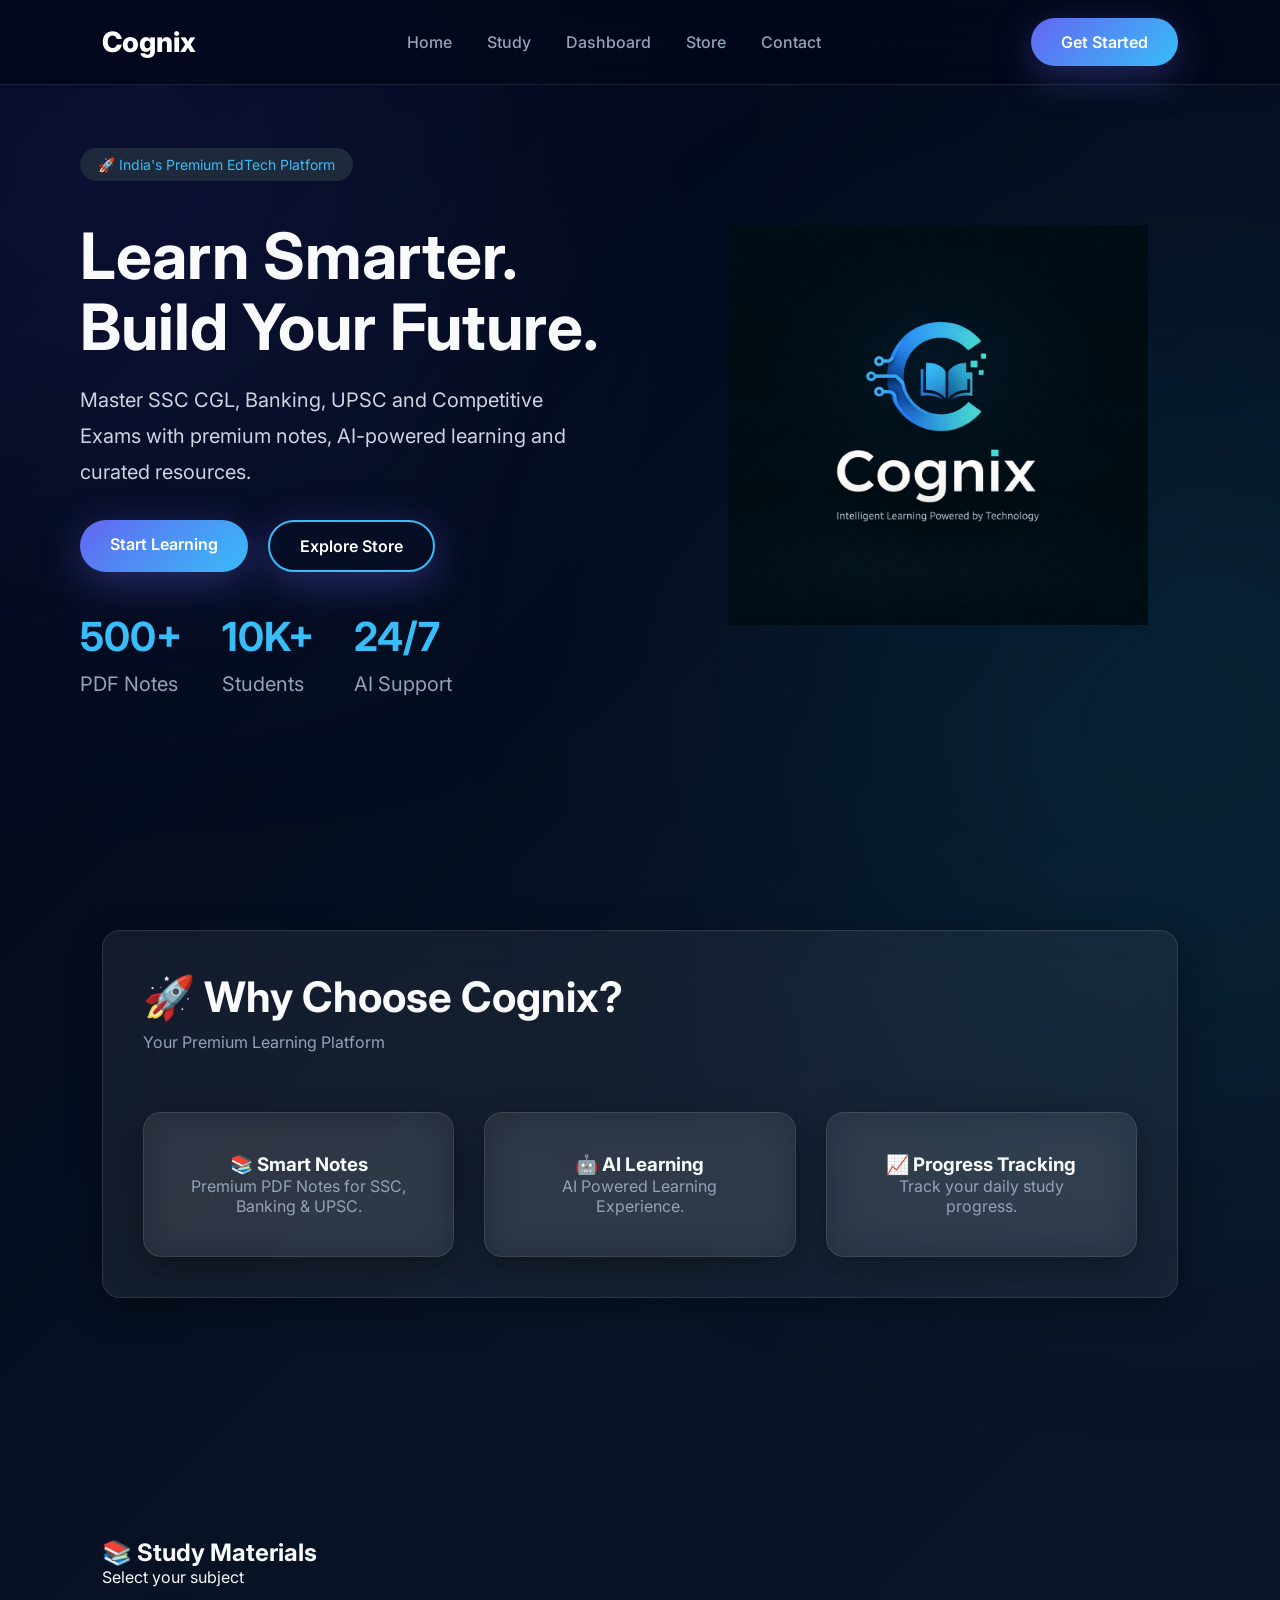
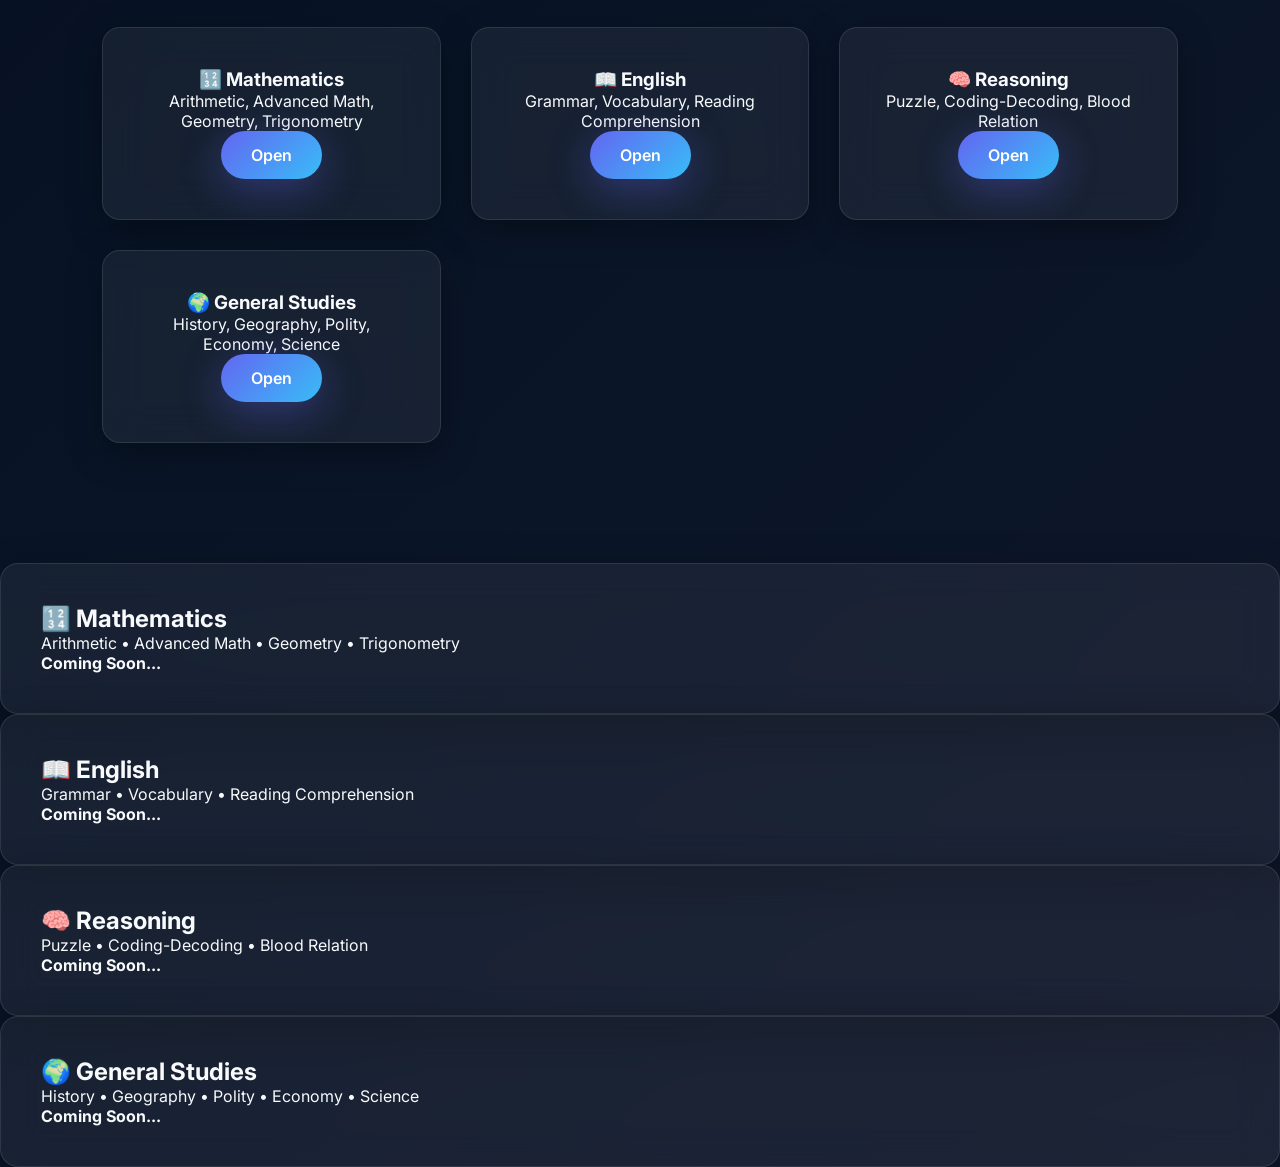
==== index.html @ 2cec2dcc "Refactor index.html for better structure and clarity Updated HTML structure and content for improved" ====
<!DOCTYPE html>
<html lang="en">
<head>
<meta charset="UTF-8">
<meta name="viewport" content="width=device-width, initial-scale=1.0">

<title>Cognix - Premium EdTech</title>

<link rel="icon" href="cognix.png">
<link rel="stylesheet" href="style.css">

<!-- Google Analytics -->
<script async src="https://www.googletagmanager.com/gtag/js?id=G-HLRPFWW8SX"></script>
<script>
window.dataLayer = window.dataLayer || [];
function gtag(){dataLayer.push(arguments);}
gtag('js', new Date());
gtag('config', 'G-HLRPFWW8SX');
</script>

</head>

<body>

<!-- ================= NAVBAR ================= -->

<nav>

<div class="logo">
Cognix
</div>

<ul>
<li><a href="#">Home</a></li>
<li><a href="#subjects">Study</a></li>
<li><a href="#dashboard">Dashboard</a></li>
<li><a href="#store">Store</a></li>
<li><a href="#contact">Contact</a></li>
</ul>

<a href="#subjects" class="btn">Get Started</a>

</nav>

<!-- ================= HERO ================= -->

<section class="hero">

<div class="hero-left">

<span class="tag">
🚀 India's Premium EdTech Platform
</span>

<h1>
Learn Smarter.<br>
Build Your Future.
</h1>

<p>
Master SSC CGL, Banking, UPSC and Competitive Exams with premium notes,
AI-powered learning and curated resources.
</p>

<div class="hero-buttons">

<a href="#subjects" class="btn">
Start Learning
</a>

<a href="#store" class="btn secondary-btn">
Explore Store
</a>

</div>

<div class="stats">

<div>
<h2>500+</h2>
<p>PDF Notes</p>
</div>

<div>
<h2>10K+</h2>
<p>Students</p>
</div>

<div>
<h2>24/7</h2>
<p>AI Support</p>
</div>

</div>

</div>

<div class="hero-right">

<img src="cognix.png" class="hero-logo">

</div>

</section>

<!-- ================= WHY CHOOSE ================= -->

<section id="study">

<div class="glass">

<h2>🚀 Why Choose Cognix?</h2>

<p>Your Premium Learning Platform</p>

<br>

<div class="grid">

<div class="glass card">
<h3>📚 Smart Notes</h3>
<p>Premium PDF Notes for SSC, Banking & UPSC.</p>
</div>

<div class="glass card">
<h3>🤖 AI Learning</h3>
<p>AI Powered Learning Experience.</p>
</div>

<div class="glass card">
<h3>📈 Progress Tracking</h3>
<p>Track your daily study progress.</p>
</div>

</div>

</div>

</section>

<!-- ================= SUBJECTS ================= -->

<section id="subjects">

<h2>📚 Study Materials</h2>

<p>Select your subject</p>

<div class="grid">

<div class="glass card">
<h3>🔢 Mathematics</h3>
<p>Arithmetic, Advanced Math, Geometry, Trigonometry</p>
<a href="#math" class="btn">Open</a>
</div>

<div class="glass card">
<h3>📖 English</h3>
<p>Grammar, Vocabulary, Reading Comprehension</p>
<a href="#english" class="btn">Open</a>
</div>

<div class="glass card">
<h3>🧠 Reasoning</h3>
<p>Puzzle, Coding-Decoding, Blood Relation</p>
<a href="#reasoning" class="btn">Open</a>
</div>

<div class="glass card">
<h3>🌍 General Studies</h3>
<p>History, Geography, Polity, Economy, Science</p>
<a href="#gs" class="btn">Open</a>
</div>

</div>

</section>

<!-- ================= MATHEMATICS ================= -->

<section id="math" class="glass">

<h2>🔢 Mathematics</h2>

<p>Arithmetic • Advanced Math • Geometry • Trigonometry</p>

<p><strong>Coming Soon...</strong></p>

</section>

<!-- ================= ENGLISH ================= -->

<section id="english" class="glass">

<h2>📖 English</h2>

<p>Grammar • Vocabulary • Reading Comprehension</p>

<p><strong>Coming Soon...</strong></p>

</section>

<!-- ================= REASONING ================= -->

<section id="reasoning" class="glass">

<h2>🧠 Reasoning</h2>

<p>Puzzle • Coding-Decoding • Blood Relation</p>

<p><strong>Coming Soon...</strong></p>

</section>

<!-- ================= GS ================= -->

<section id="gs" class="glass">

<h2>🌍 General Studies</h2>

<p>History • Geography • Polity • Economy • Science</p>

<p><strong>Coming Soon...</strong></p>

</section>

<script src="script.js"></script>

</body>
</html>
---- style.css ----
/* ==========================================================
   COGNIX V3
   Premium EdTech
   Developed for Asutosh Padhi
========================================================== */

@import url('https://fonts.googleapis.com/css2?family=Inter:wght@300;400;500;600;700;800&display=swap');

:root{

--primary:#6366F1;
--secondary:#38BDF8;
--dark:#020617;
--card:rgba(255,255,255,.06);
--border:rgba(255,255,255,.10);
--text:#F8FAFC;
--muted:#94A3B8;
--radius:18px;
--transition:.35s;

}

*{
margin:0;
padding:0;
box-sizing:border-box;
}

html{

scroll-behavior:smooth;

}

body{

font-family:'Inter',sans-serif;
background:linear-gradient(135deg,#020617,#081426,#0F172A);
color:var(--text);
overflow-x:hidden;

}

/* Scrollbar */

::-webkit-scrollbar{

width:10px;

}

::-webkit-scrollbar-thumb{

background:linear-gradient(var(--primary),var(--secondary));
border-radius:20px;

}

/* Animated Background */

body::before{

content:"";
position:fixed;
left:-20%;
top:-20%;
width:700px;
height:700px;
background:#4F46E5;
opacity:.12;
filter:blur(150px);
animation:blob1 15s infinite alternate;
z-index:-2;

}

body::after{

content:"";
position:fixed;
right:-20%;
bottom:-20%;
width:700px;
height:700px;
background:#06B6D4;
opacity:.10;
filter:blur(180px);
animation:blob2 18s infinite alternate;
z-index:-2;

}

@keyframes blob1{

0%{

transform:translate(0,0);

}

100%{

transform:translate(120px,80px);

}

}

@keyframes blob2{

0%{

transform:translate(0,0);

}

100%{

transform:translate(-120px,-60px);

}

}

/* =======================
Navigation
======================= */

nav{

position:fixed;
top:0;
left:0;
width:100%;
padding:18px 8%;
display:flex;
justify-content:space-between;
align-items:center;

background:rgba(2,6,23,.70);

backdrop-filter:blur(18px);

border-bottom:1px solid var(--border);

z-index:999;

}

.logo{

font-size:28px;
font-weight:800;

color:white;

}

.logo span{

color:var(--secondary);

}

nav ul{

display:flex;
gap:35px;
list-style:none;

}

nav ul a{

text-decoration:none;
color:var(--muted);

transition:.3s;

font-weight:500;

}

nav ul a:hover{

color:white;

}

/* Button */

.btn{

display:inline-block;
padding:14px 30px;

background:linear-gradient(135deg,var(--primary),var(--secondary));

color:white;

text-decoration:none;

border-radius:50px;

font-weight:600;

transition:.4s;

box-shadow:0 10px 40px rgba(99,102,241,.35);

}

.btn:hover{

transform:translateY(-5px);

box-shadow:0 20px 50px rgba(99,102,241,.55);

}

/* Glass Card */

.glass{

background:var(--card);

border:1px solid var(--border);

backdrop-filter:blur(20px);

border-radius:var(--radius);

box-shadow:0 10px 35px rgba(0,0,0,.35);

}

/* Section */

section{

padding:120px 8%;

}
/* ===== Study Section ===== */

.grid{
display:grid;
grid-template-columns:repeat(auto-fit,minmax(250px,1fr));
gap:30px;
margin-top:40px;
}

.card{
padding:30px;
transition:.3s;
text-align:center;
cursor:pointer;
}

.card:hover{
transform:translateY(-10px);
box-shadow:0 15px 40px rgba(99,102,241,.25);
}

#study{
padding:120px 8%;
}

#study h2{
font-size:42px;
margin-bottom:10px;
}

#study p{
color:var(--muted);
}

.glass{
padding:40px;
}
/* HERO UPDATE */

.hero{
max-width:1200px;
margin:0 auto;
padding:120px 40px 80px;
display:grid;
grid-template-columns:1fr 1fr;
align-items:center;
gap:70px;
min-height:90vh;
}

.hero-left h1{
font-size:64px;
line-height:1.1;
margin:20px 0;
}

.hero-left p{
font-size:20px;
line-height:1.8;
color:#cbd5e1;
max-width:600px;
}

.hero-logo{
width:420px;
max-width:100%;
display:block;
margin:auto;
animation:float 4s ease-in-out infinite;
}

.tag{
display:inline-block;
padding:8px 18px;
background:#1e293b;
border-radius:50px;
margin-bottom:20px;
color:#38bdf8;
font-size:14px;
}

.hero-buttons{
display:flex;
gap:20px;
margin-top:30px;
}

.secondary-btn{
background:transparent;
border:2px solid #38bdf8;
}

.stats{
display:flex;
gap:40px;
margin-top:40px;
}

.stats h2{
font-size:40px;
margin:0;
color:#38bdf8;
}

.stats p{
margin-top:5px;
color:#94a3b8;
}

@media(max-width:900px){

.hero{
grid-template-columns:1fr;
text-align:center;
padding:80px 25px;
}

.hero-buttons{
justify-content:center;
}

.hero-left h1{
font-size:42px;
}

.hero-left p{
font-size:18px;
}

.stats{
justify-content:center;
flex-wrap:wrap;
}

.hero-logo{
width:260px;
}

}
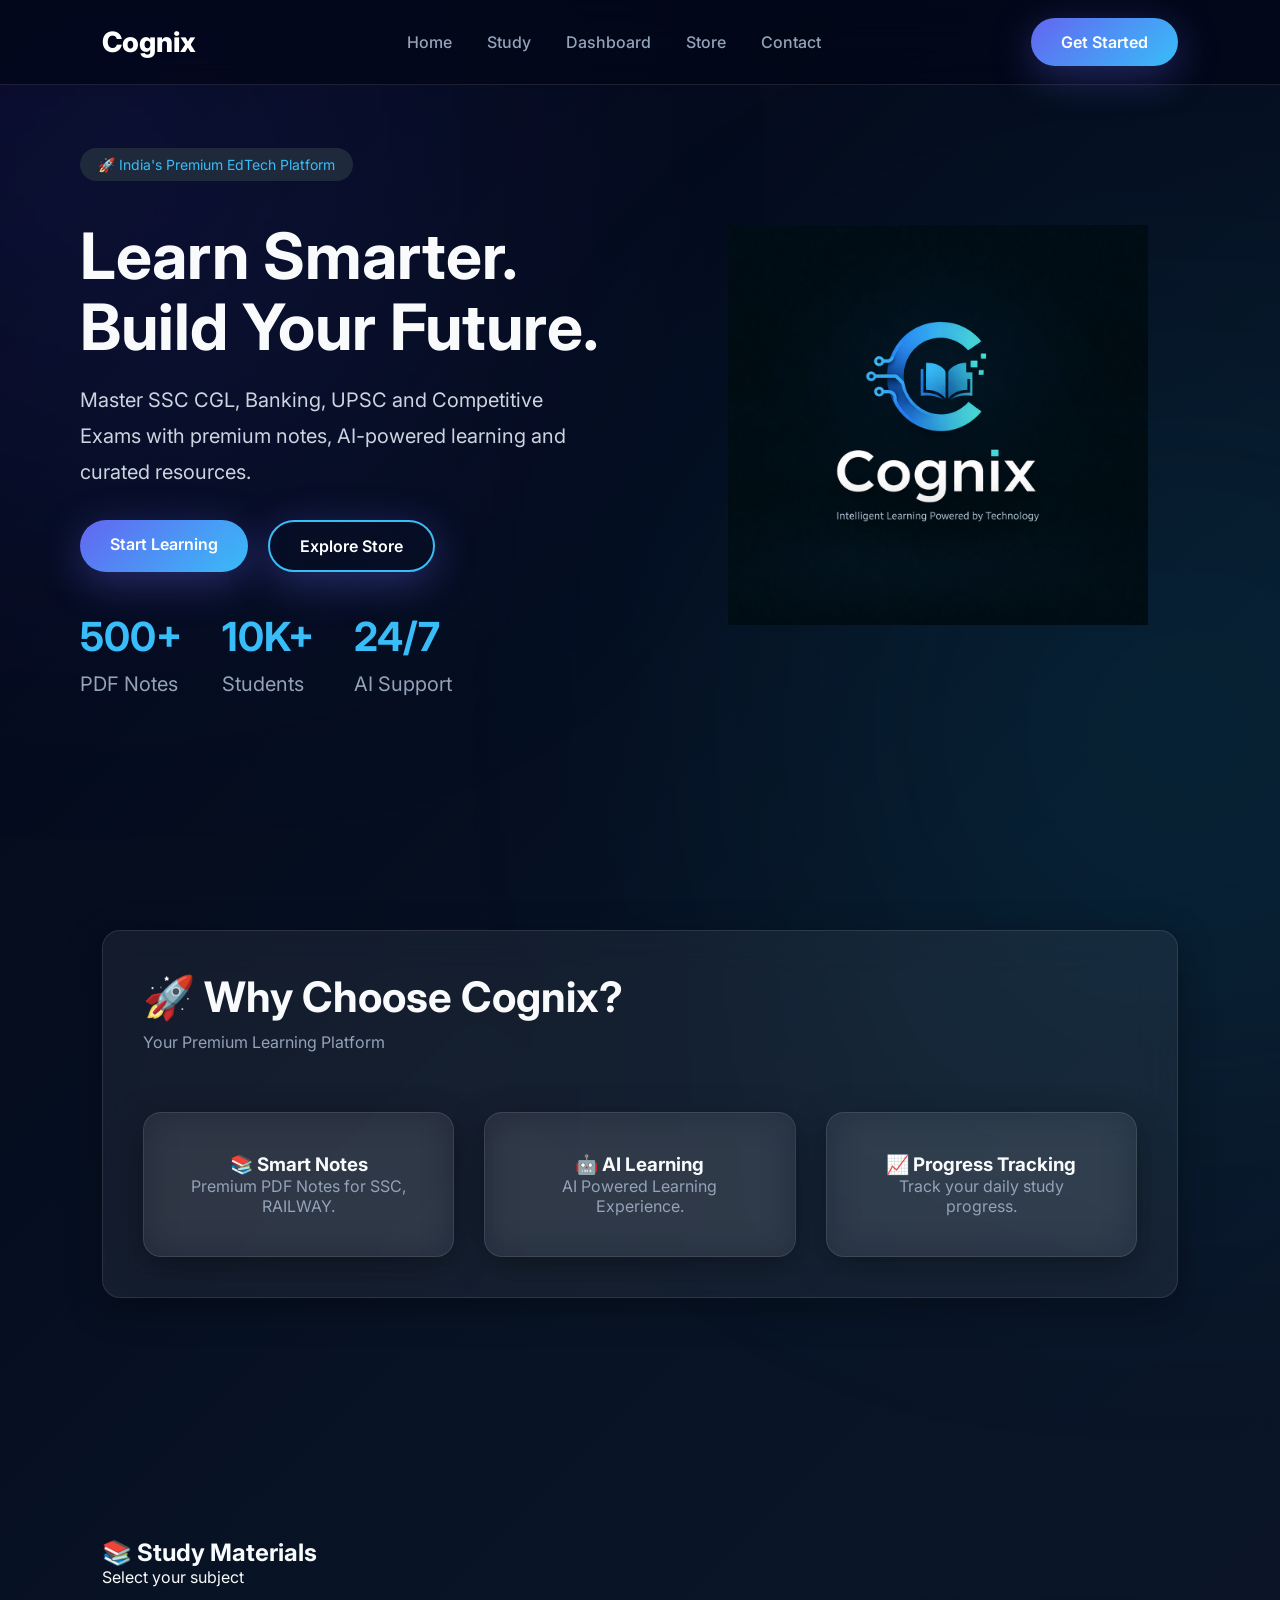
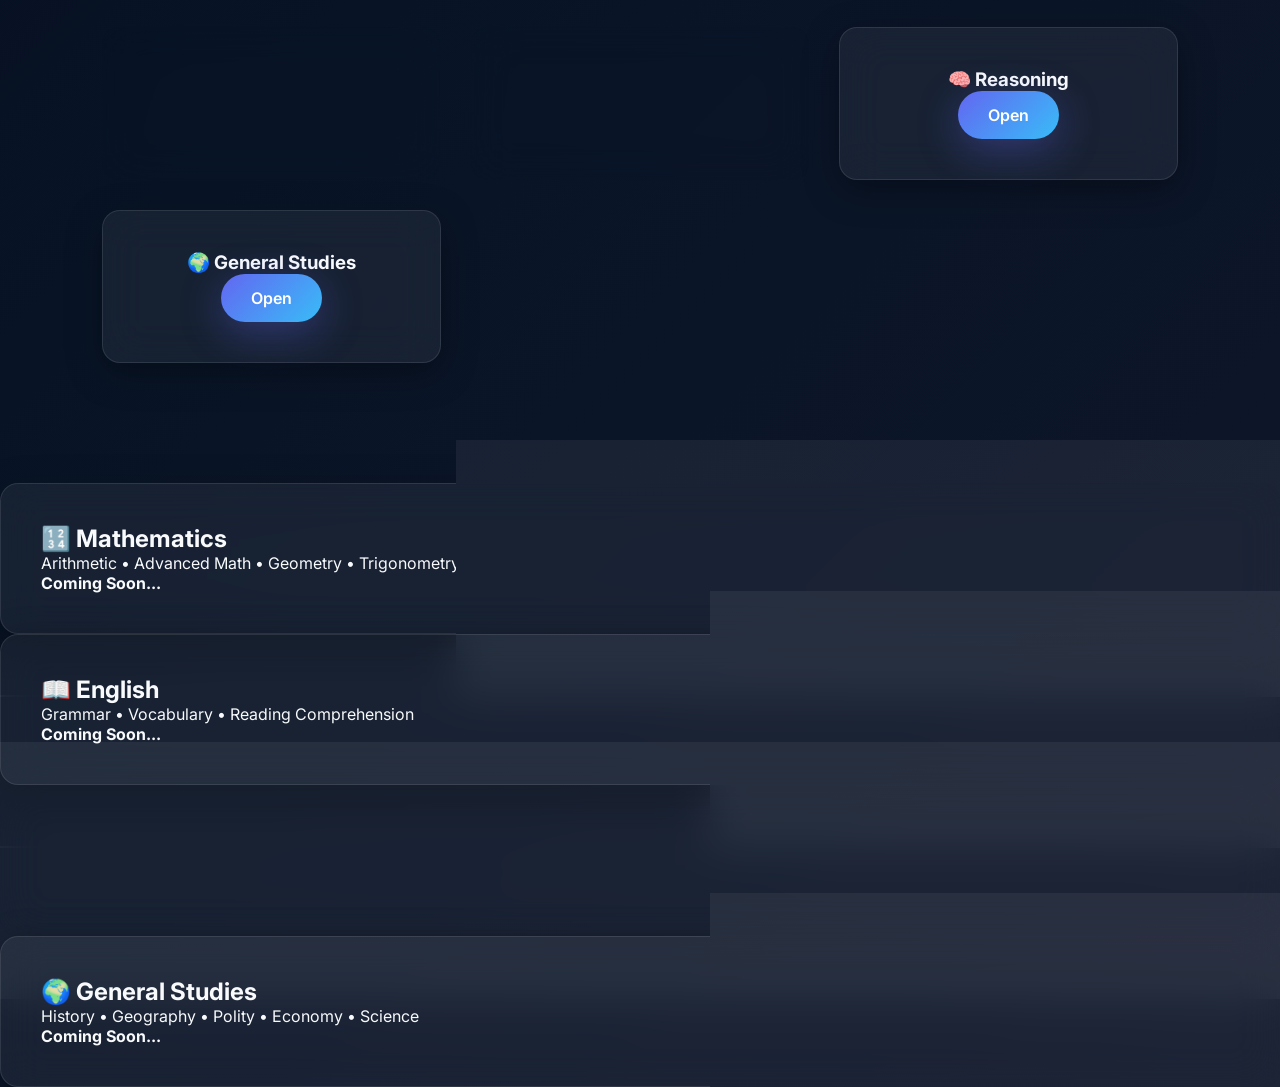
==== commit 523af7cf: "Fix HTML encoding issues in index.html" ====
--- a/index.html
+++ b/index.html
@@ -119,7 +119,7 @@
 
 <div class="glass card">
 <h3>📚 Smart Notes</h3>
-<p>Premium PDF Notes for SSC, Banking & UPSC.</p>
+<p>Premium PDF Notes for SSC, RAILWAY.</p>
 </div>
 
 <div class="glass card">
@@ -150,25 +150,25 @@
 
 <div class="glass card">
 <h3>🔢 Mathematics</h3>
-<p>Arithmetic, Advanced Math, Geometry, Trigonometry</p>
+
 <a href="#math" class="btn">Open</a>
 </div>
 
 <div class="glass card">
 <h3>📖 English</h3>
-<p>Grammar, Vocabulary, Reading Comprehension</p>
+
 <a href="#english" class="btn">Open</a>
 </div>
 
 <div class="glass card">
 <h3>🧠 Reasoning</h3>
-<p>Puzzle, Coding-Decoding, Blood Relation</p>
+
 <a href="#reasoning" class="btn">Open</a>
 </div>
 
 <div class="glass card">
 <h3>🌍 General Studies</h3>
-<p>History, Geography, Polity, Economy, Science</p>
+
 <a href="#gs" class="btn">Open</a>
 </div>
 
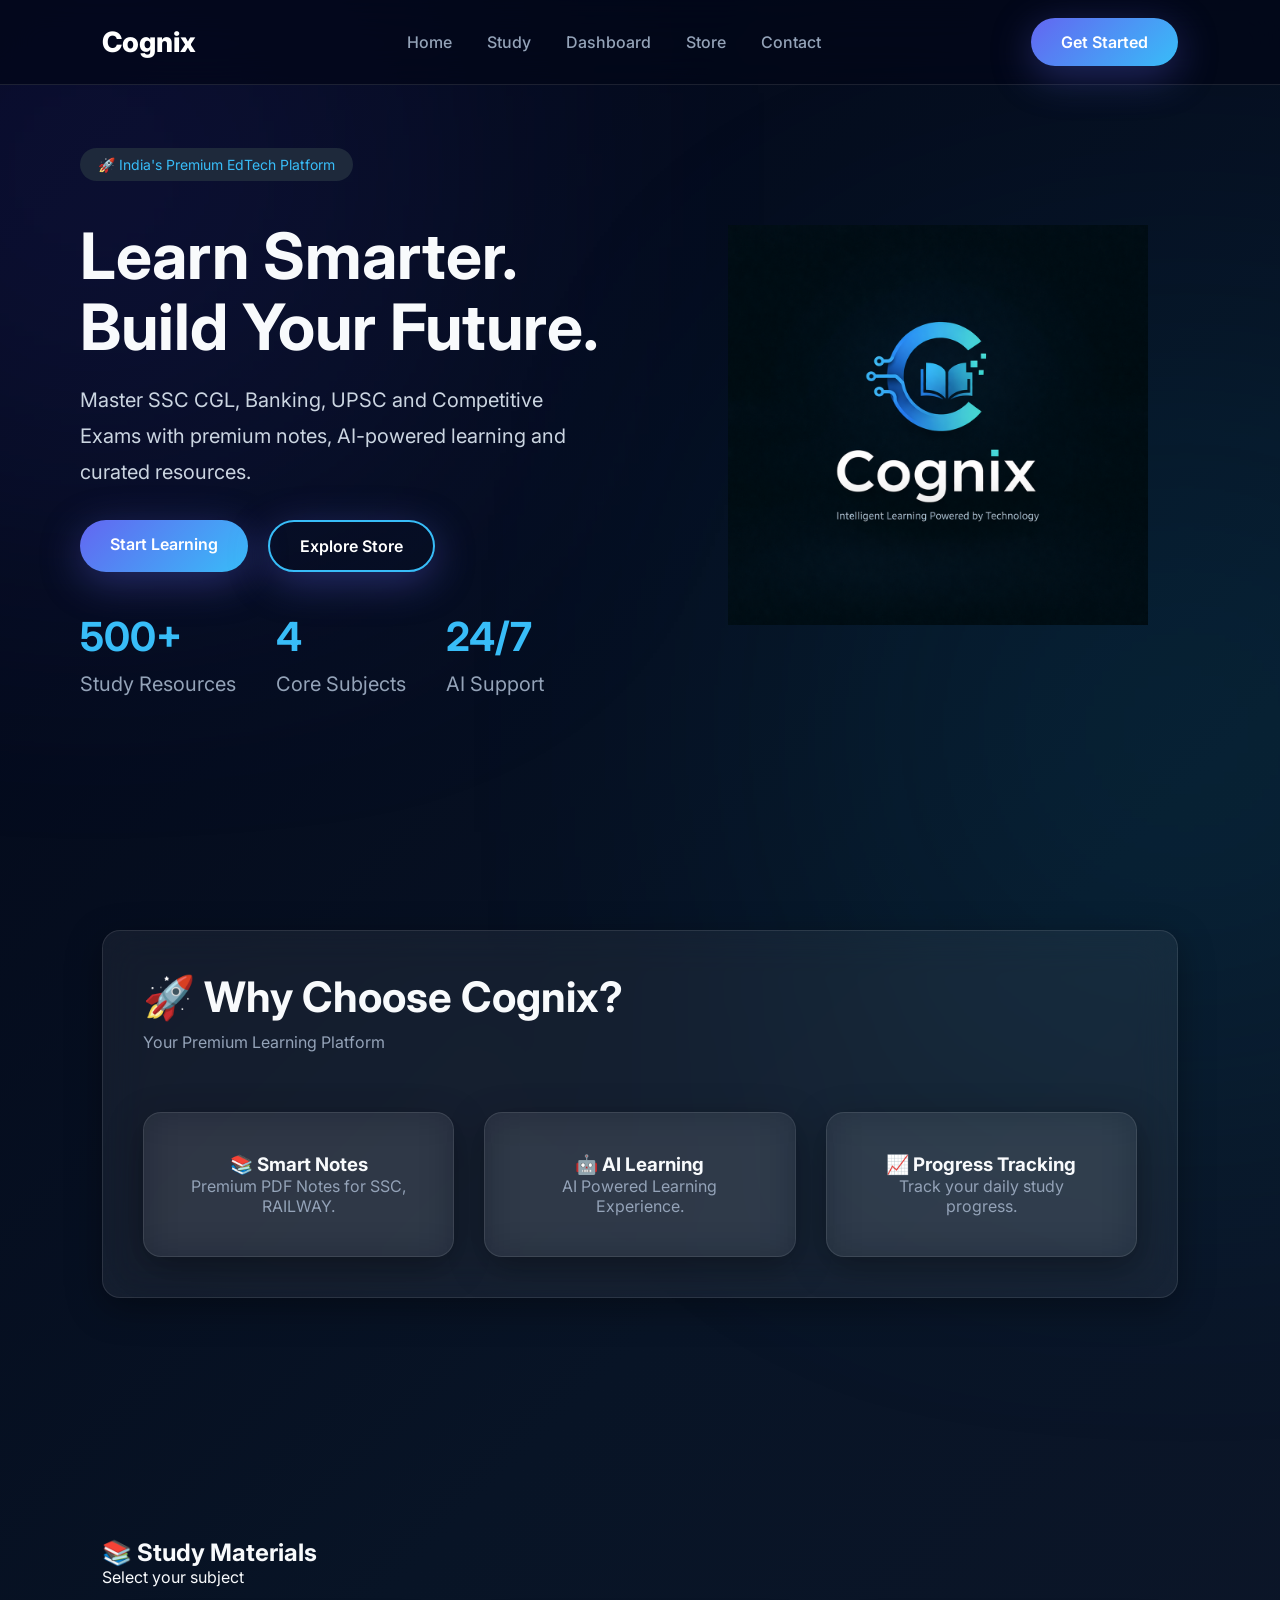
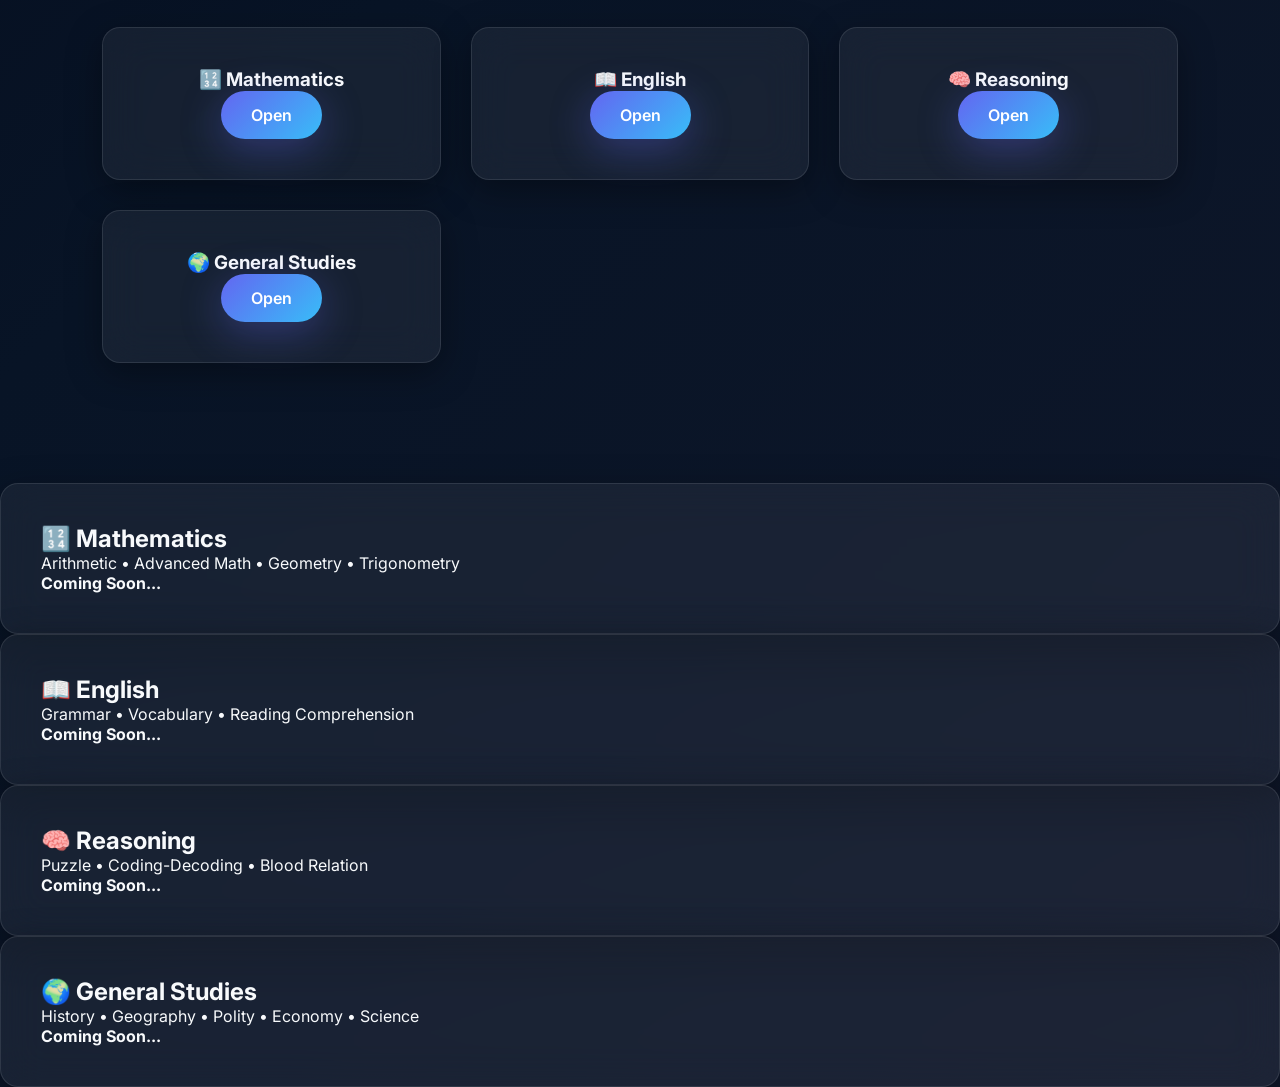
==== commit 7c330565: "Fix HTML formatting and update content" ====
--- a/index.html
+++ b/index.html
@@ -78,12 +78,12 @@
 
 <div>
 <h2>500+</h2>
-<p>PDF Notes</p>
+<p>Study Resources</p>
 </div>
 
 <div>
-<h2>10K+</h2>
-<p>Students</p>
+<h2>4</h2>
+<p>Core Subjects</p>
 </div>
 
 <div>
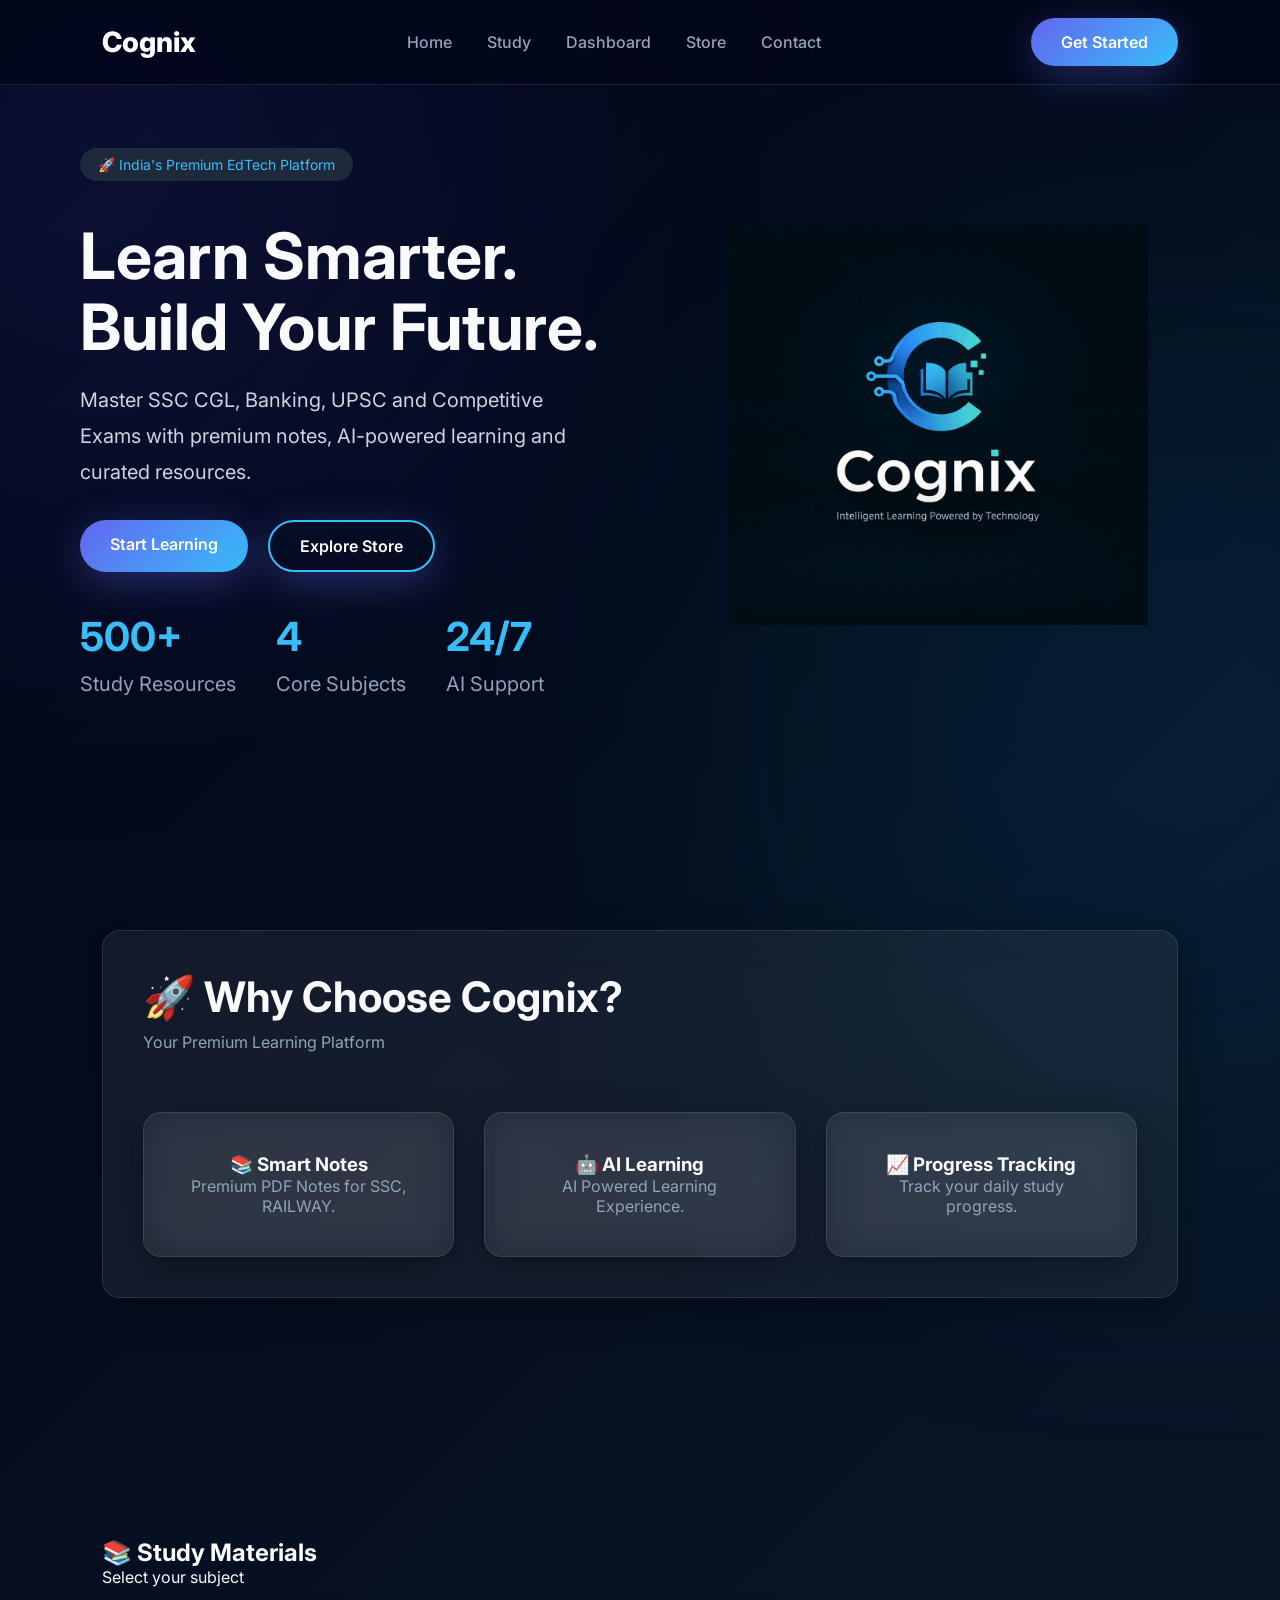
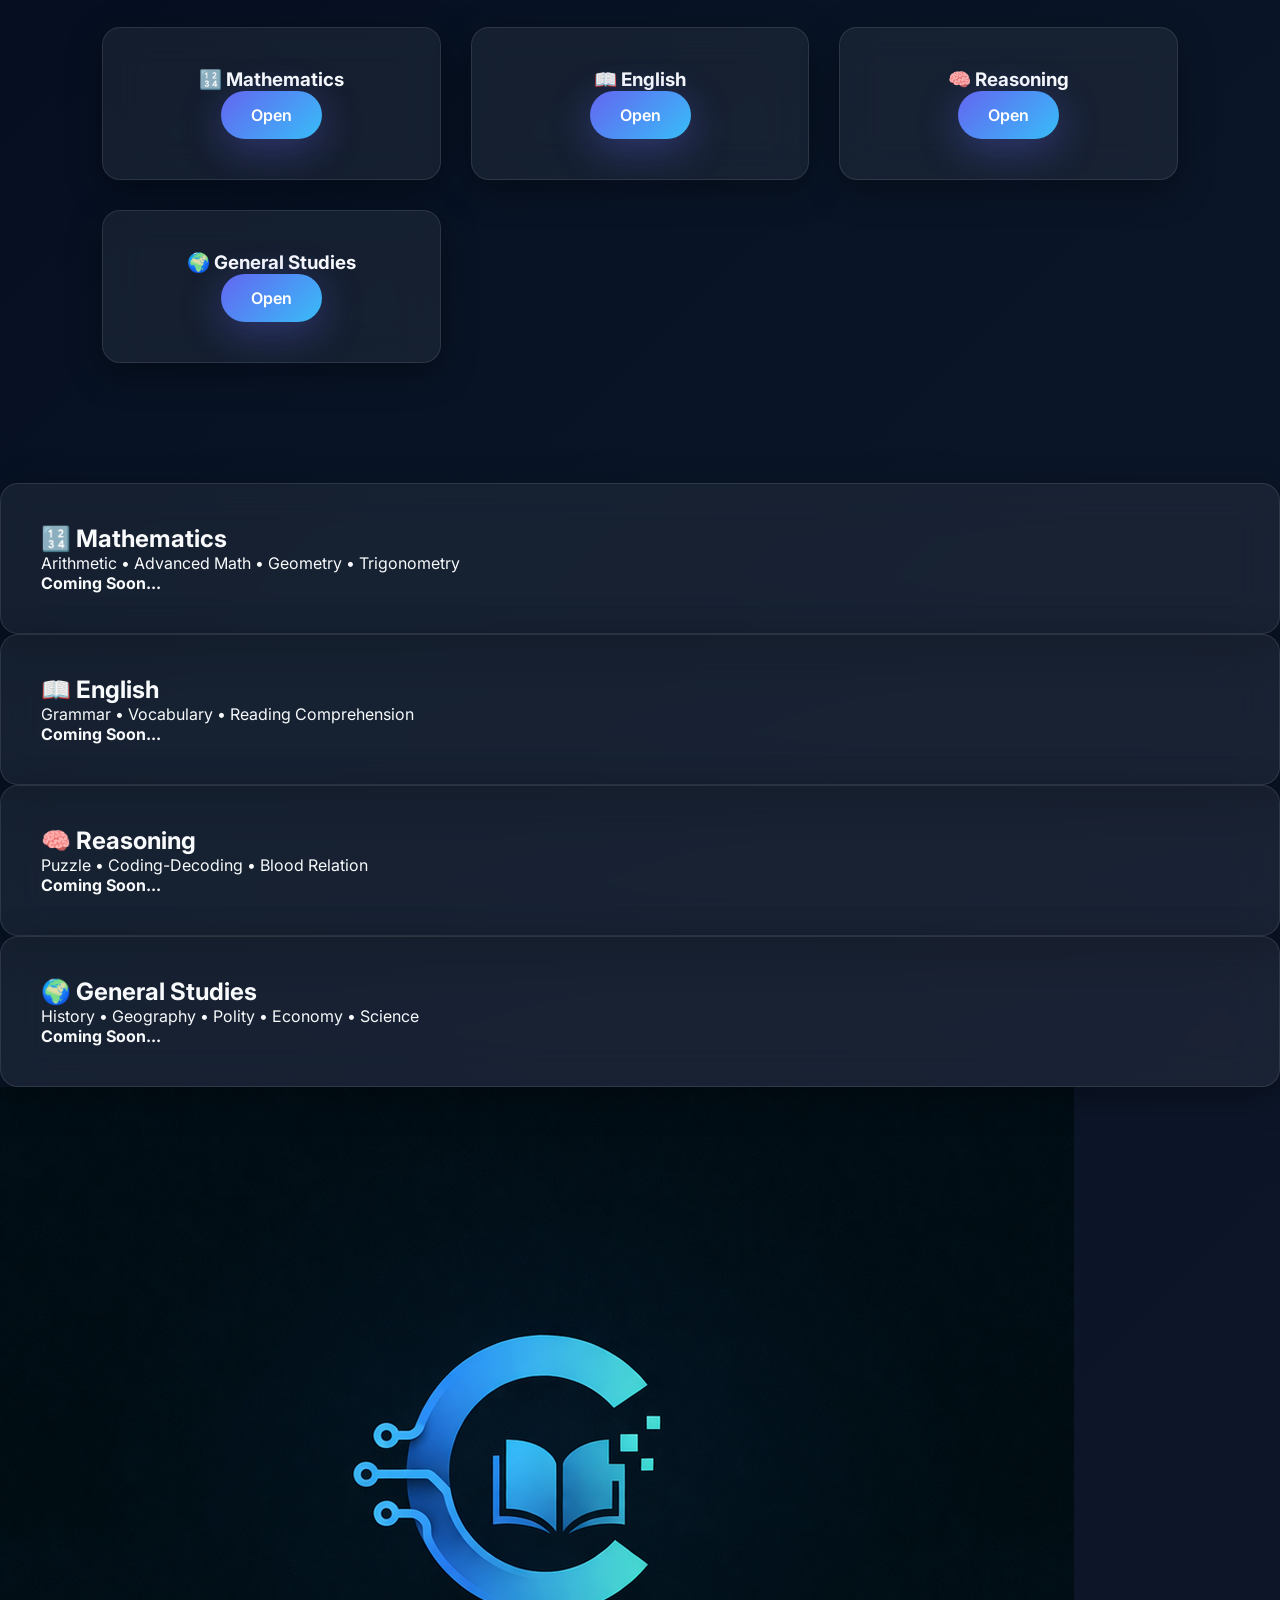
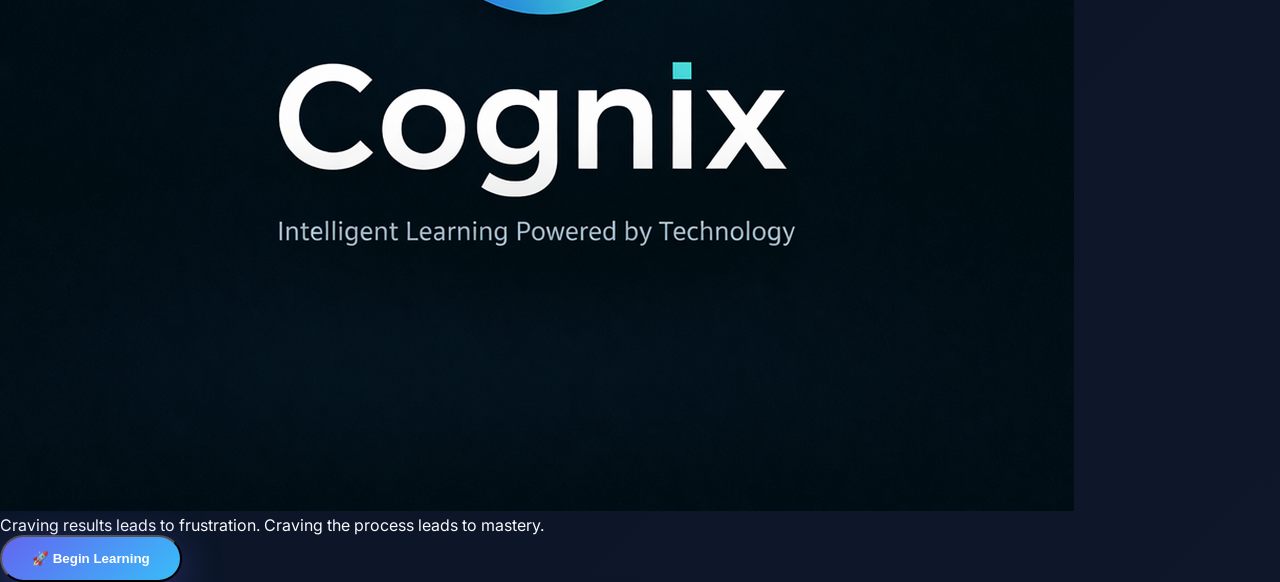
==== commit dd7711cc: "Fix HTML encoding issues in index.html" ====
--- a/index.html
+++ b/index.html
@@ -223,7 +223,27 @@
 <p><strong>Coming Soon...</strong></p>
 
 </section>
-
+<!-- Motivation Popup -->
+
+<div id="motivation-popup" class="popup-overlay">
+
+  <div class="popup-card">
+
+    <img src="cognix.png" class="popup-logo">
+
+    <h2 id="typing-text"></h2>
+
+    <p>
+      Craving results leads to frustration. Craving the process leads to mastery.
+    </p>
+
+    <button id="enter-btn" class="btn">
+      🚀 Begin Learning
+    </button>
+
+  </div>
+
+</div>
 <script src="script.js"></script>
 
 </body>
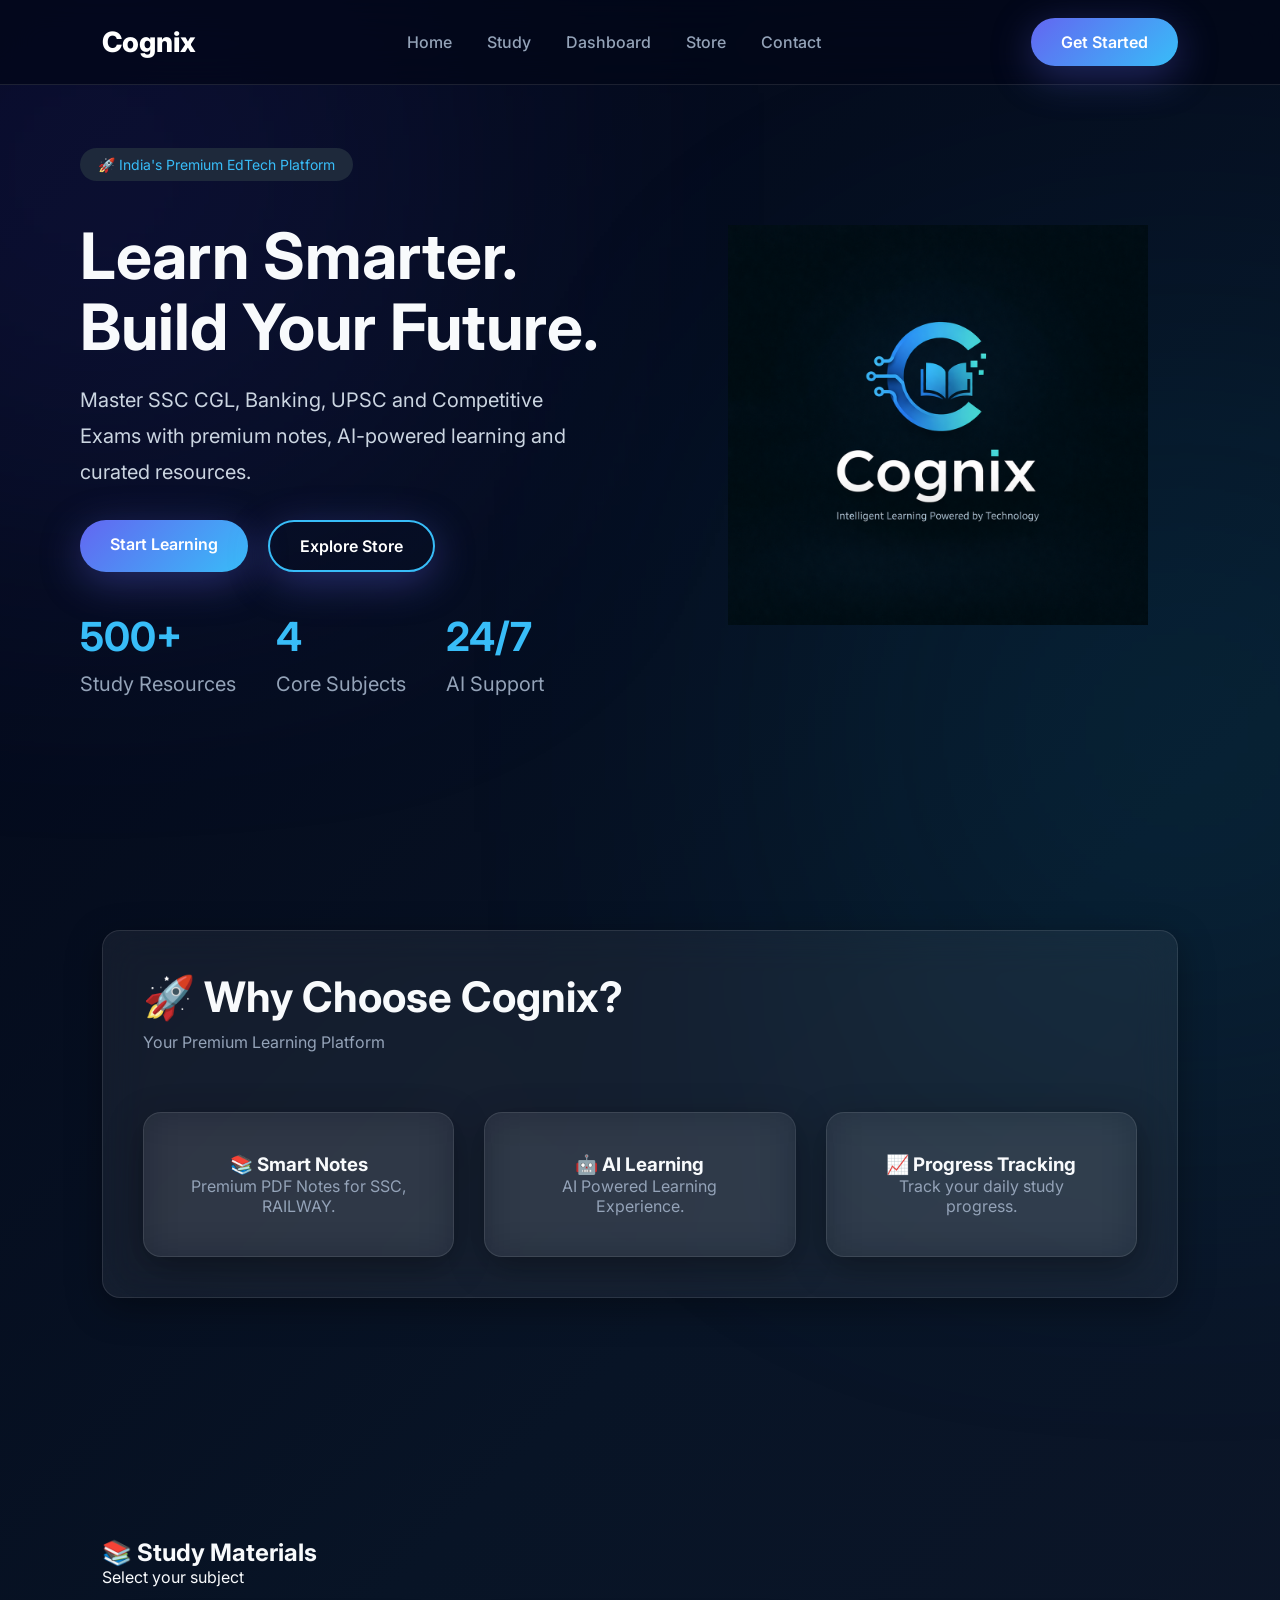
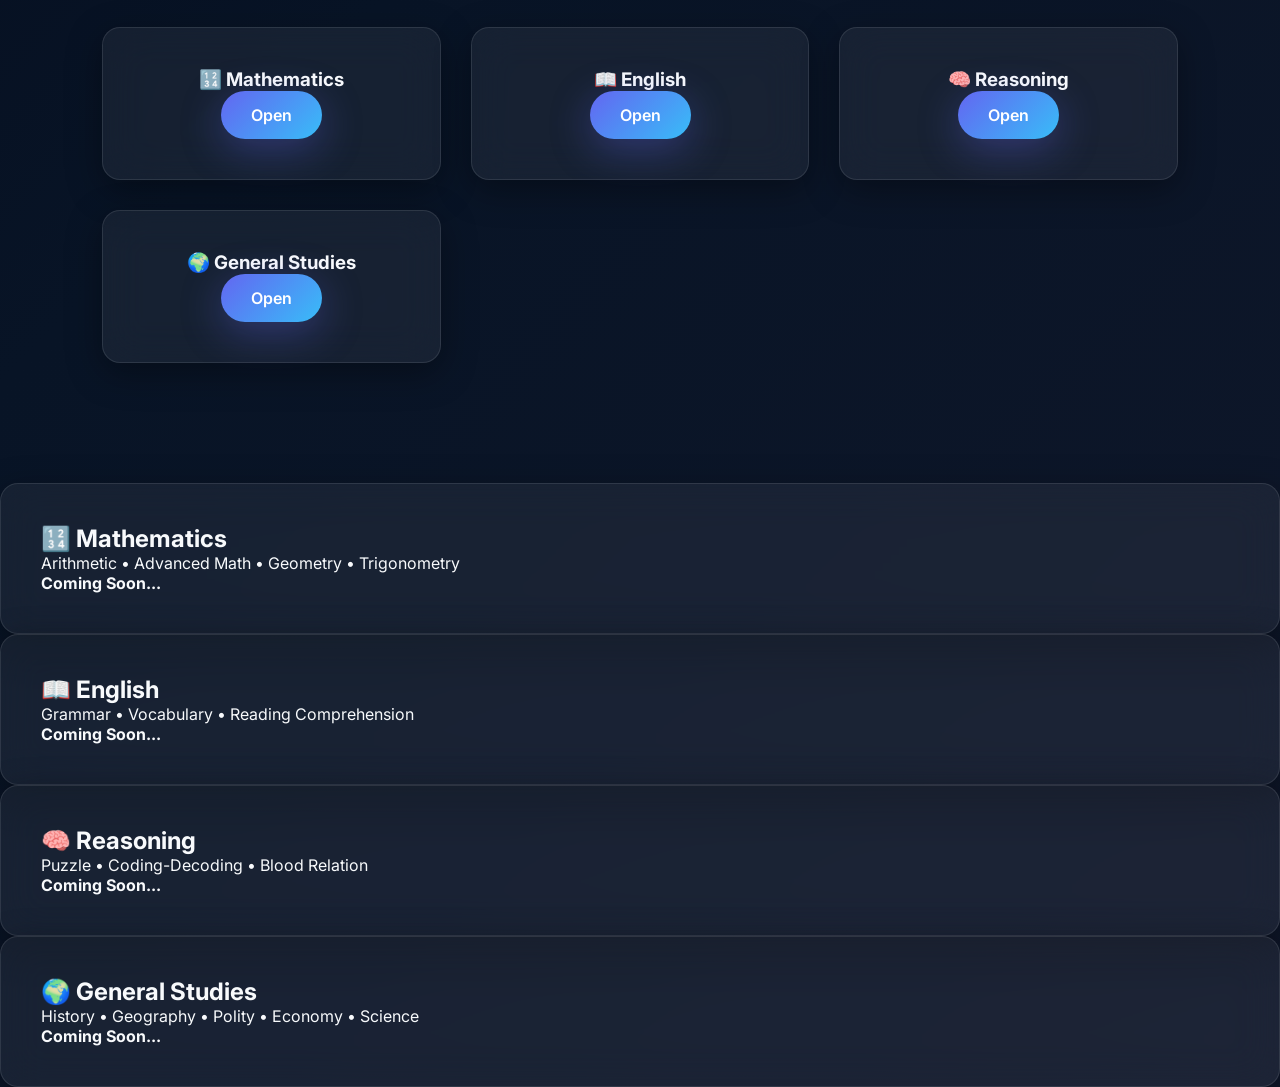
==== commit 1a8792fc: "Fix HTML encoding issues in index.html" ====
--- a/index.html
+++ b/index.html
@@ -38,7 +38,7 @@
 <li><a href="#contact">Contact</a></li>
 </ul>
 
-<a href="#subjects" class="btn">Get Started</a>
+<a href="#" id="get-started" class="btn">Get Started</a>
 
 </nav>
 
@@ -64,7 +64,7 @@
 
 <div class="hero-buttons">
 
-<a href="#subjects" class="btn">
+<a href="#" id="start-learning" class="btn">
 Start Learning
 </a>
 
--- a/style.css
+++ b/style.css
@@ -380,3 +380,87 @@
 }
 
 }
+/* ================= MOTIVATION POPUP ================= */
+
+.popup-overlay{
+position:fixed;
+top:0;
+left:0;
+width:100%;
+height:100%;
+background:rgba(0,0,0,.75);
+backdrop-filter:blur(10px);
+
+display:none;
+
+justify-content:center;
+align-items:center;
+
+z-index:9999;
+}
+
+.popup-card{
+
+width:500px;
+max-width:90%;
+
+padding:40px;
+
+border-radius:25px;
+
+background:rgba(255,255,255,.08);
+
+backdrop-filter:blur(20px);
+
+border:1px solid rgba(255,255,255,.15);
+
+text-align:center;
+
+box-shadow:0 20px 60px rgba(0,0,0,.45);
+
+animation:popup .5s ease;
+}
+
+.popup-logo{
+
+width:90px;
+
+margin-bottom:20px;
+}
+
+.popup-card h2{
+
+font-size:34px;
+
+margin-bottom:20px;
+
+color:white;
+}
+
+.popup-card p{
+
+font-size:18px;
+
+color:#cfd8dc;
+
+line-height:1.8;
+
+margin-bottom:30px;
+}
+
+@keyframes popup{
+
+from{
+
+opacity:0;
+
+transform:scale(.8);
+}
+
+to{
+
+opacity:1;
+
+transform:scale(1);
+}
+}
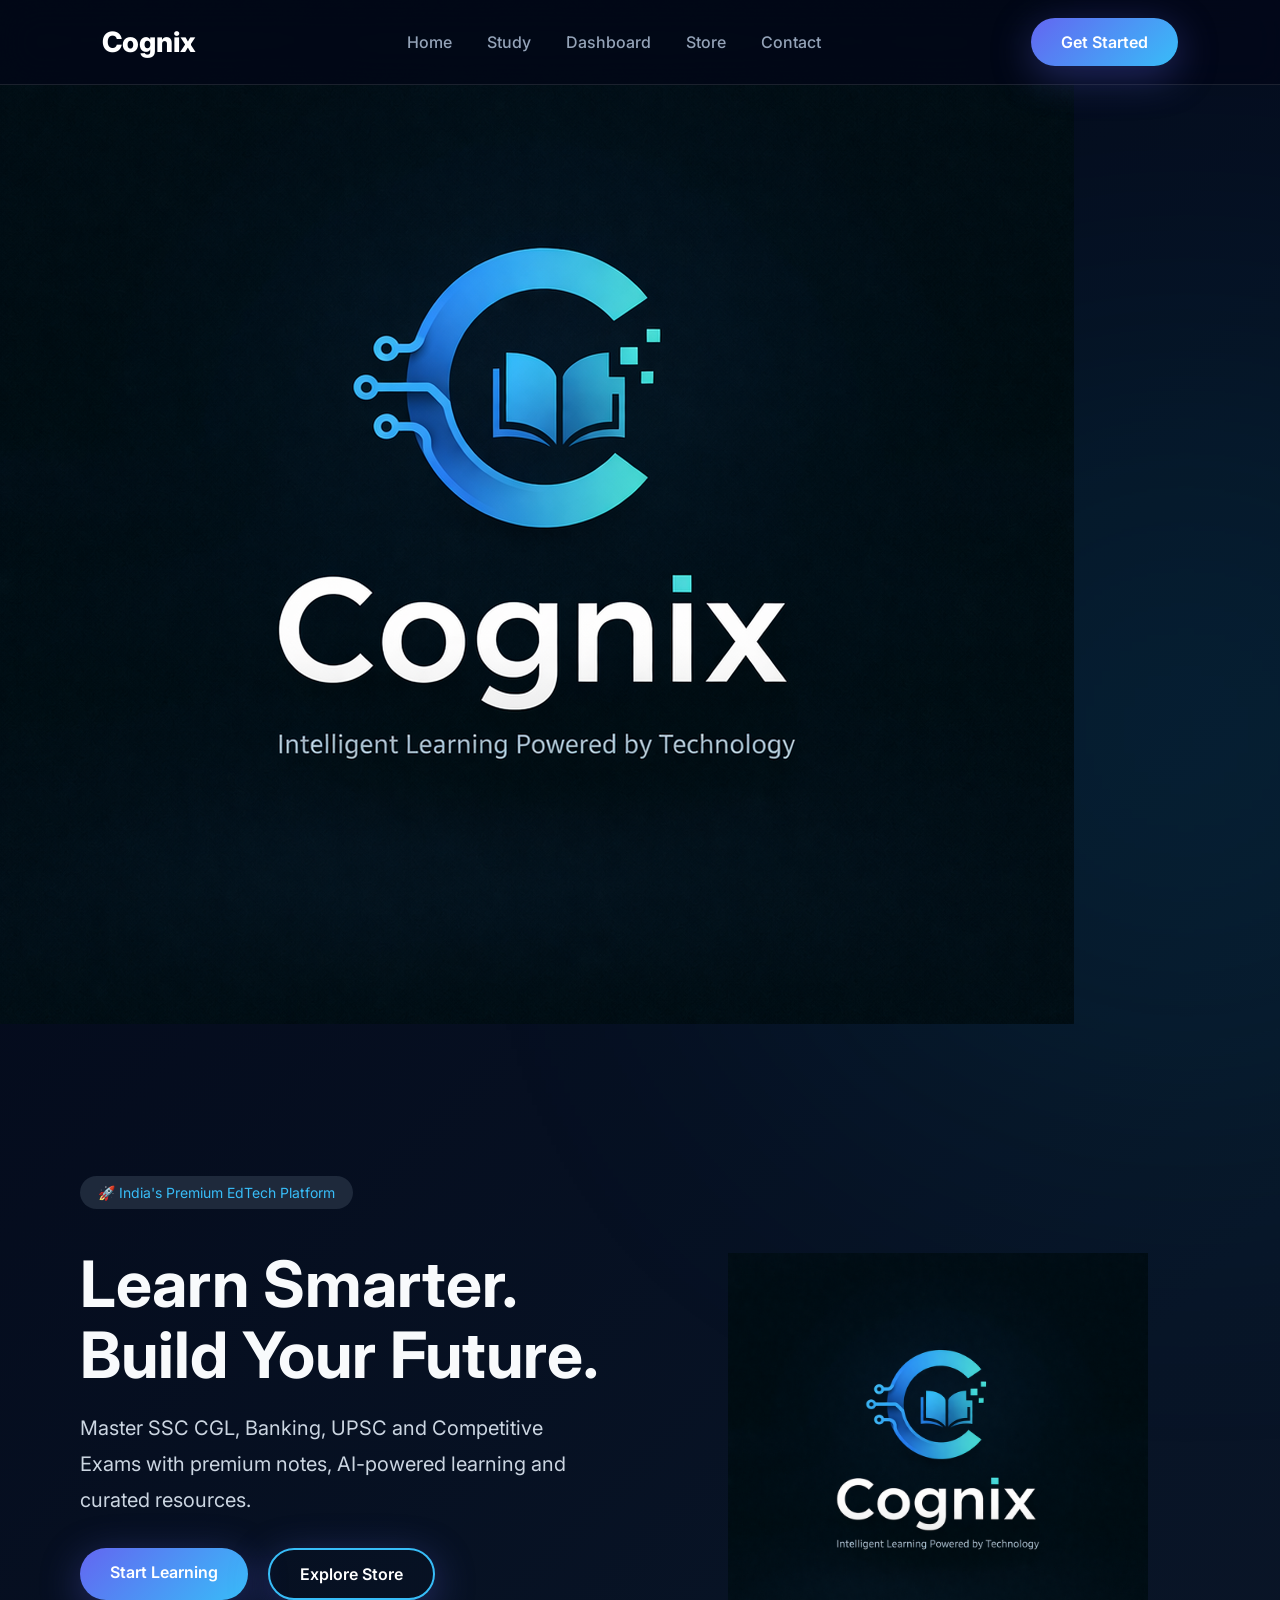
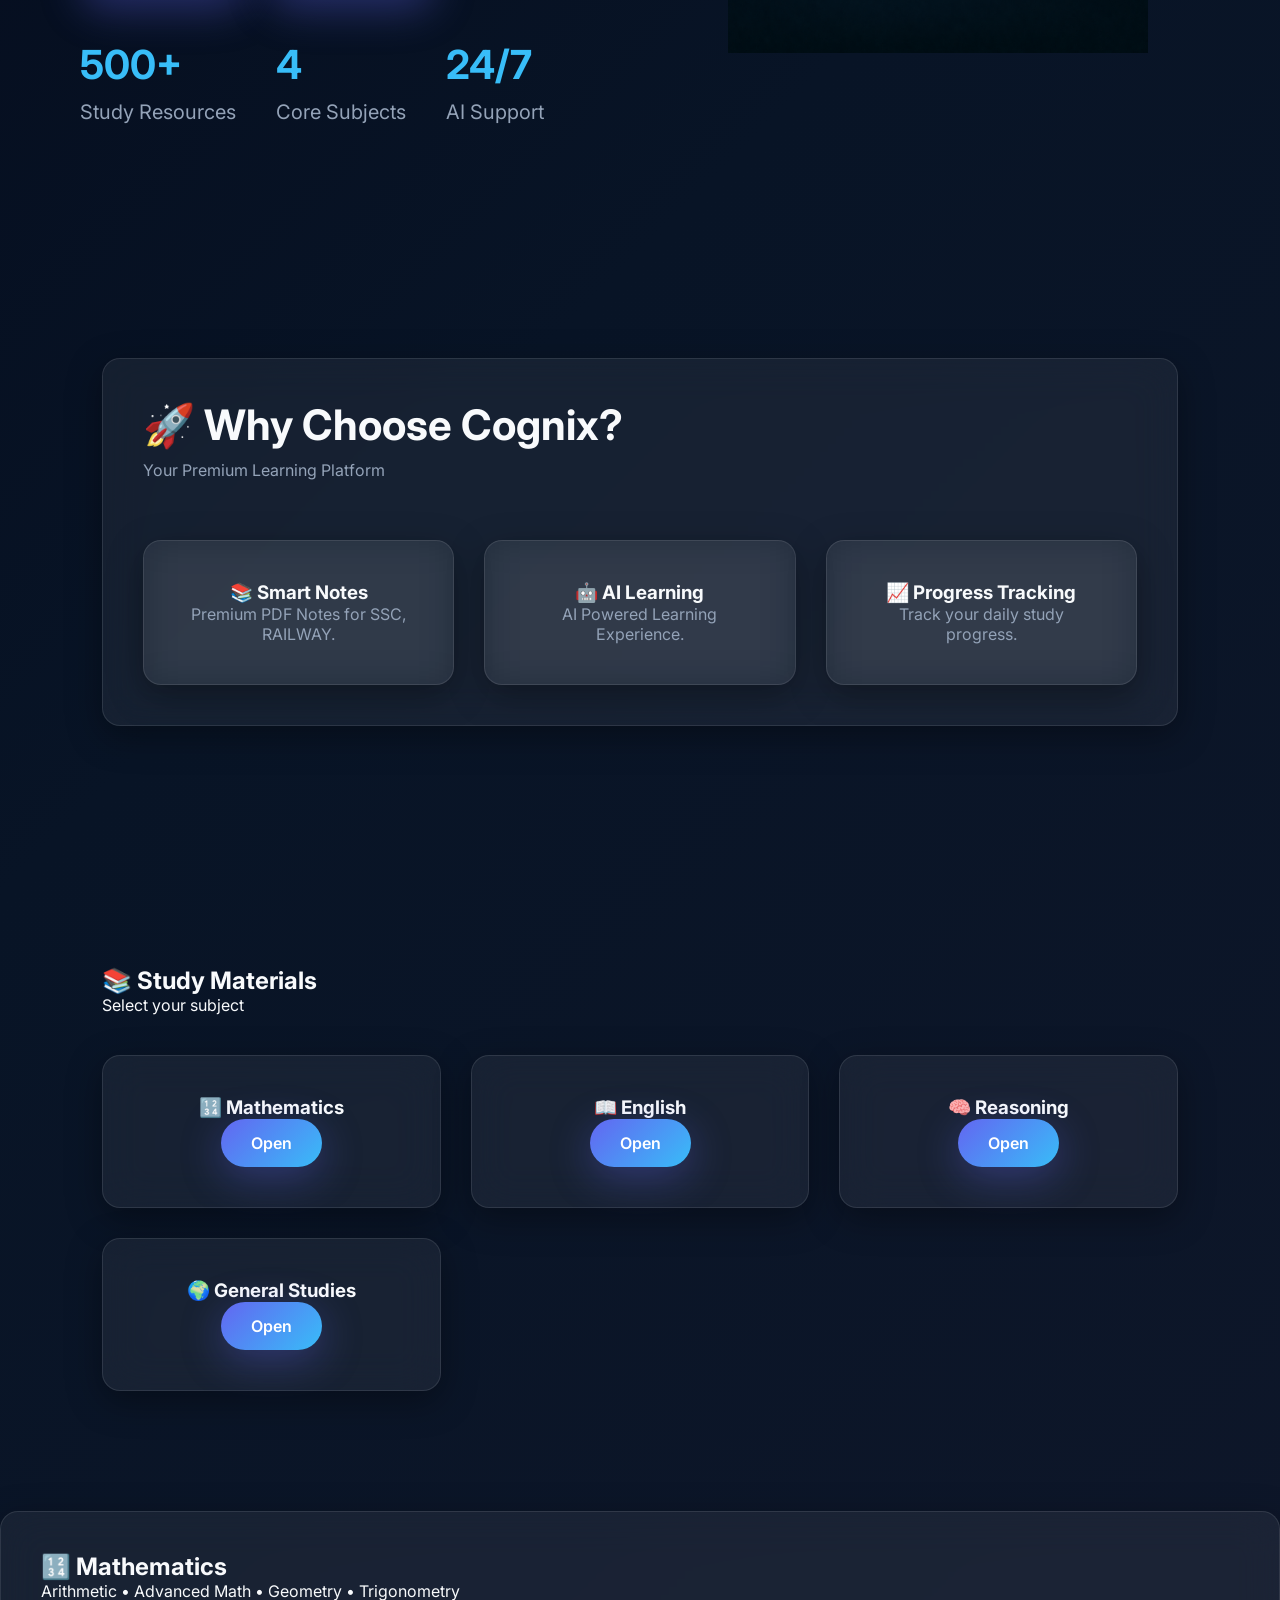
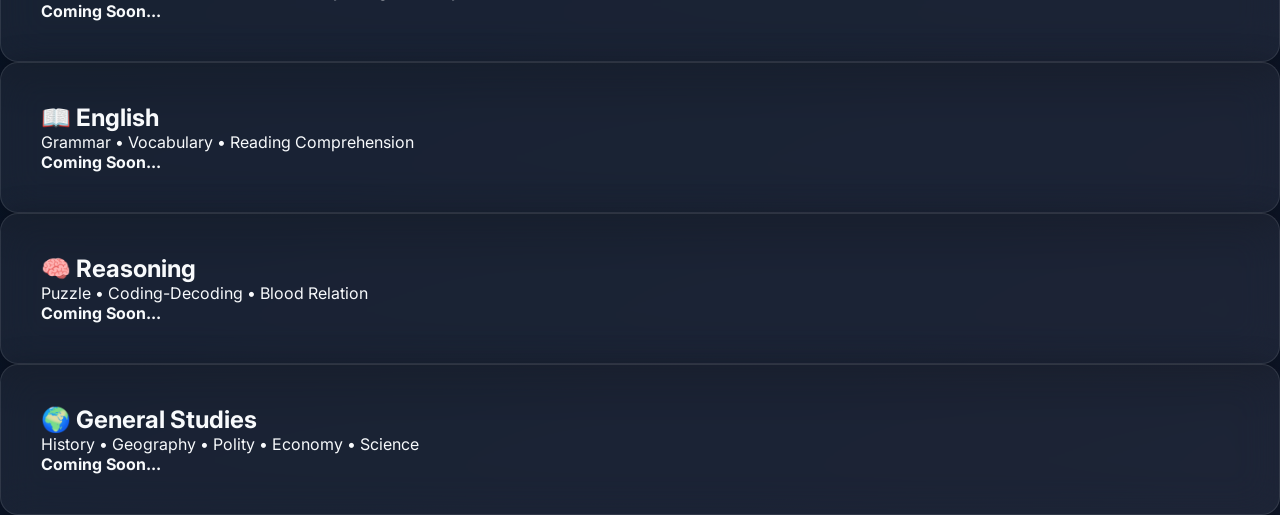
==== commit d888f0b6: "Update index.html" ====
--- a/index.html
+++ b/index.html
@@ -22,6 +22,24 @@
 
 <body>
 
+ <!-- ================= BOOT SCREEN ================= -->
+
+ <div id="boot-screen">
+
+     <div class="boot-content">
+       <img src="cognix.png" class="boot-logo">
+     <div class="loader-ring"></div>
+
+       <h1 id="boot-text"></h1>
+
+       <p id="boot-subtext"></p>
+
+    </div>
+
+ </div>
+
+
+  
 <!-- ================= NAVBAR ================= -->
 
 <nav>
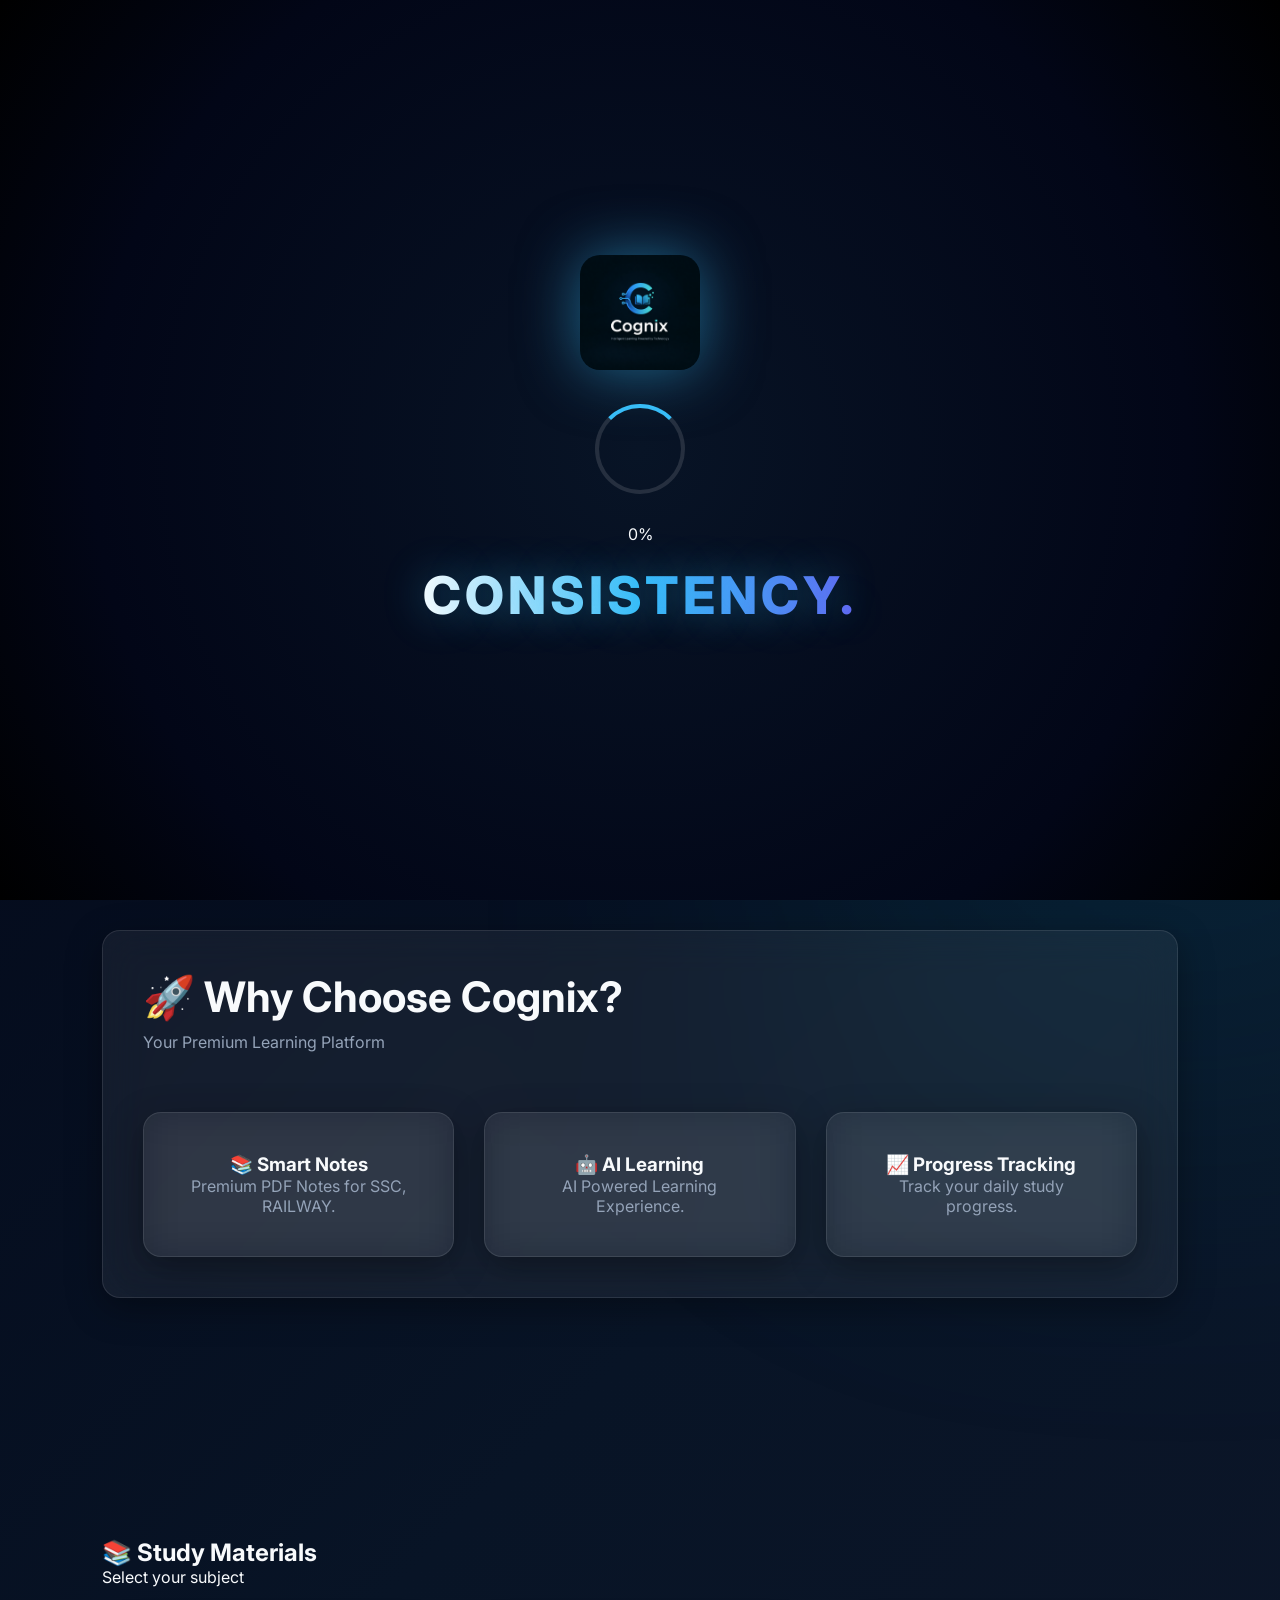
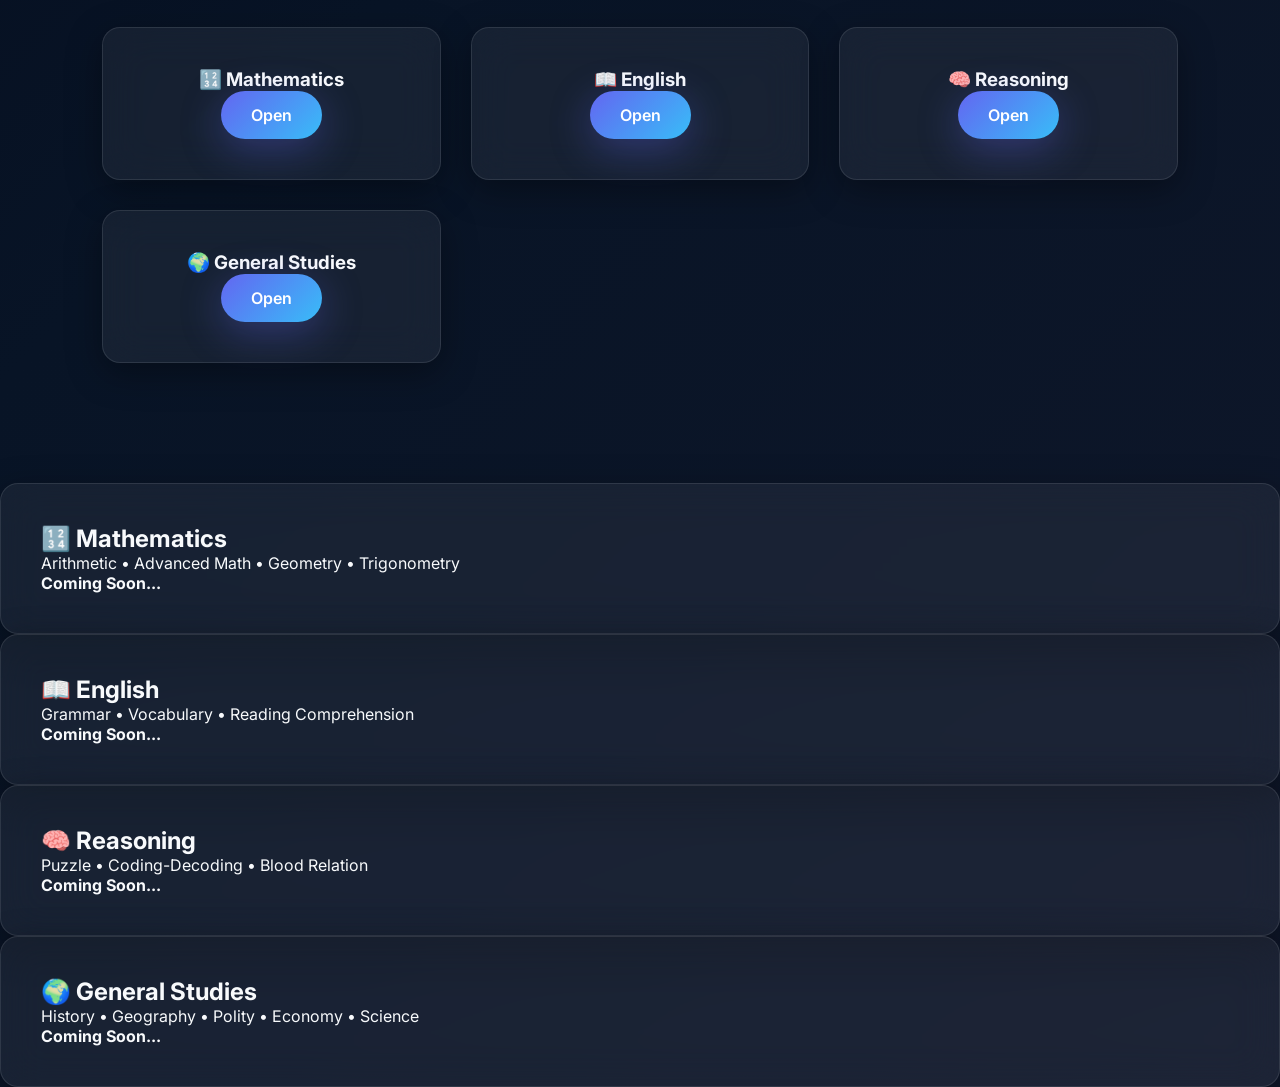
==== commit ef40a77c: "Enhance boot screen with progress and loader Updated boot screen with progress indicator and loader " ====
--- a/index.html
+++ b/index.html
@@ -28,7 +28,11 @@
 
      <div class="boot-content">
        <img src="cognix.png" class="boot-logo">
-     <div class="loader-ring"></div>
+     <div class="loader-ring">
+    <div class="loader-fill"></div>
+</div>
+
+<div id="boot-progress">0%</div>
 
        <h1 id="boot-text"></h1>
 
--- a/style.css
+++ b/style.css
@@ -464,3 +464,79 @@
 transform:scale(1);
 }
 }
+
+/* ===========================
+   COGNIX BOOT SCREEN
+=========================== */
+
+#boot-screen{
+position:fixed;
+top:0;
+left:0;
+width:100%;
+height:100%;
+background:radial-gradient(circle at center,#081426 0%,#020617 70%,#000 100%);
+display:flex;
+justify-content:center;
+align-items:center;
+z-index:99999;
+overflow:hidden;
+transition:opacity .8s ease, visibility .8s ease;
+}
+
+.boot-content{
+text-align:center;
+position:relative;
+z-index:2;
+}
+
+.boot-logo{
+width:120px;
+border-radius:20px;
+animation:logoFloat 2.5s ease-in-out infinite;
+filter:drop-shadow(0 0 30px rgba(56,189,248,.5));
+}
+
+.loader-ring{
+width:90px;
+height:90px;
+margin:30px auto;
+border:4px solid rgba(255,255,255,.12);
+border-top:4px solid #38bdf8;
+border-radius:50%;
+animation:spin 1.2s linear infinite;
+}
+
+#boot-text{
+margin-top:20px;
+font-size:52px;
+font-weight:800;
+letter-spacing:4px;
+text-transform:uppercase;
+background:linear-gradient(90deg,#ffffff,#38bdf8,#6366f1);
+-webkit-background-clip:text;
+-webkit-text-fill-color:transparent;
+text-shadow:0 0 40px rgba(56,189,248,.4);
+}
+
+#boot-subtext{
+margin-top:18px;
+font-size:20px;
+color:#94a3b8;
+letter-spacing:2px;
+}
+
+@keyframes spin{
+100%{
+transform:rotate(360deg);
+}
+}
+
+@keyframes logoFloat{
+0%,100%{
+transform:translateY(0);
+}
+50%{
+transform:translateY(-12px);
+}
+}
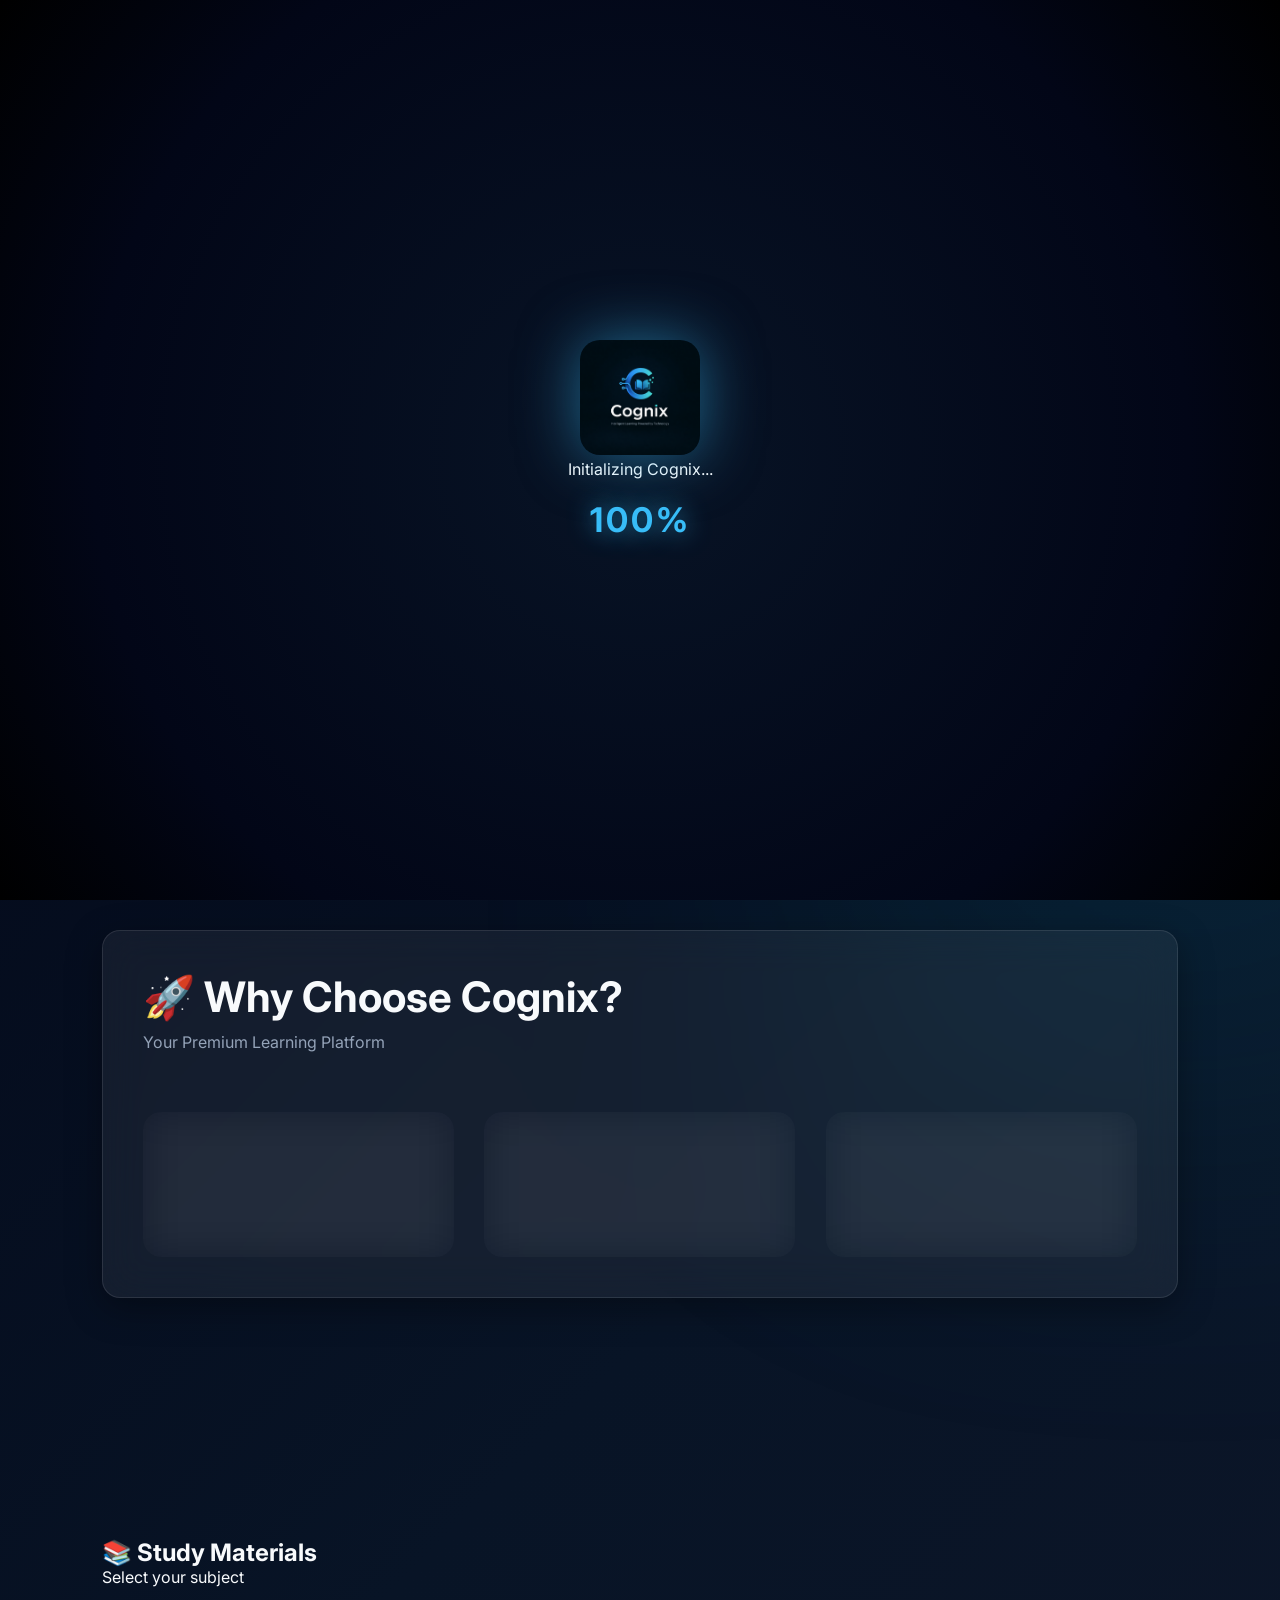
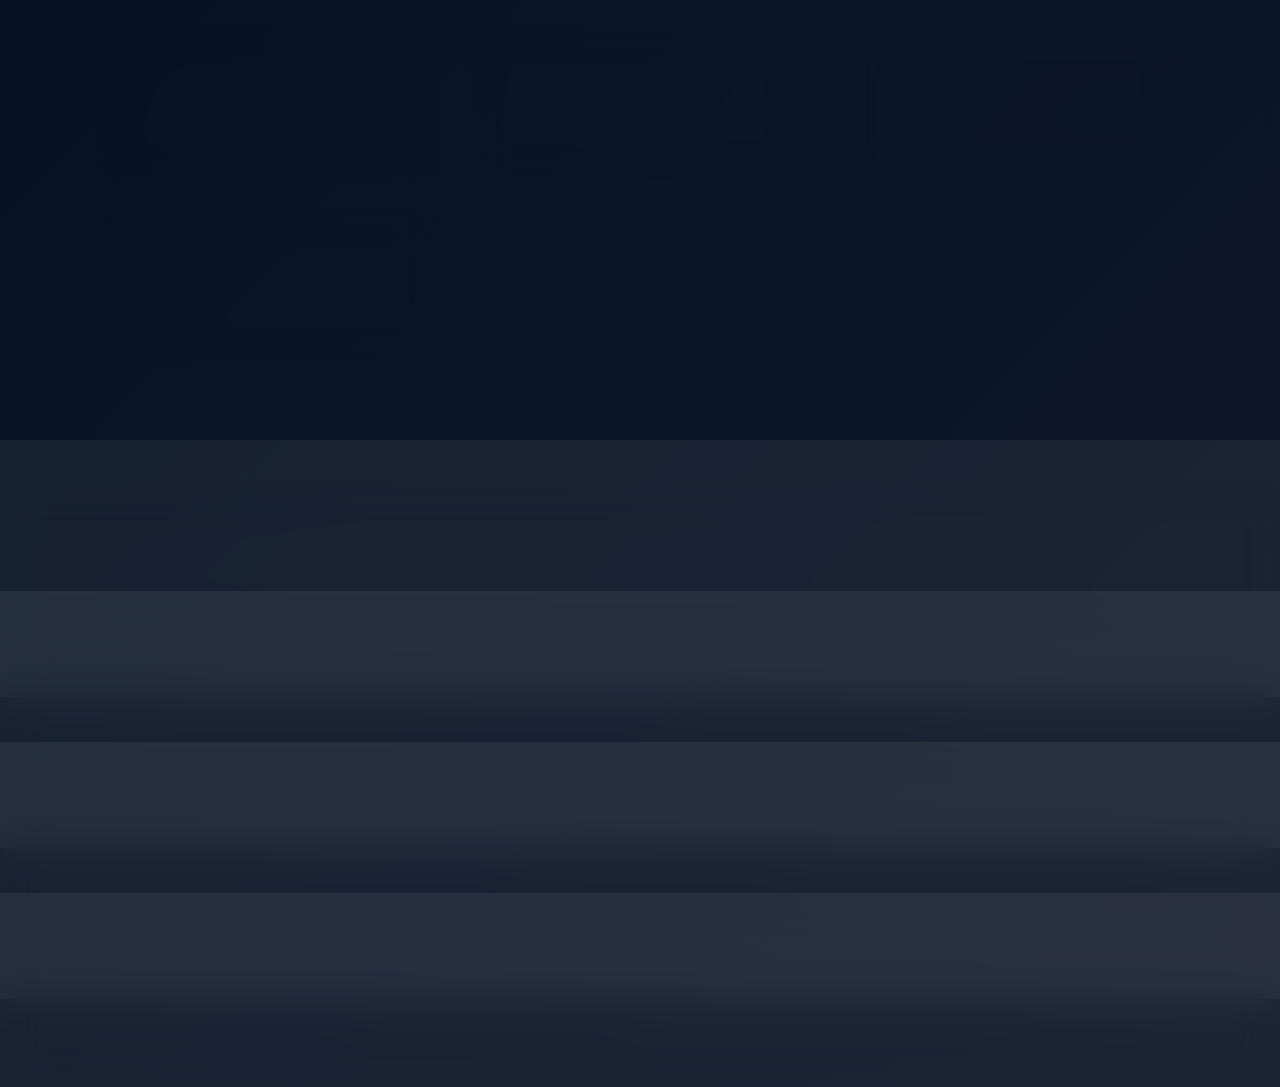
==== commit 496bb3e5: "Enhance boot screen with loading indicators Updated boot screen with loading status and loading bar." ====
--- a/index.html
+++ b/index.html
@@ -27,9 +27,16 @@
  <div id="boot-screen">
 
      <div class="boot-content">
-       <img src="cognix.png" class="boot-logo">
-     <div class="loader-ring">
-    <div class="loader-fill"></div>
+<img src="cognix.png" class="boot-logo">
+
+<p class="boot-status">
+Initializing Cognix...
+</p>
+
+<div class="loading-bar">
+
+<div class="loading-fill" id="loading-fill"></div>
+
 </div>
 
 <div id="boot-progress">0%</div>
--- a/style.css
+++ b/style.css
@@ -497,6 +497,34 @@
 filter:drop-shadow(0 0 30px rgba(56,189,248,.5));
 }
 
+#boot-progress{
+
+margin-top:20px;
+
+font-size:34px;
+
+font-weight:700;
+
+color:#38bdf8;
+
+letter-spacing:3px;
+
+text-shadow:0 0 25px rgba(56,189,248,.7);
+
+transition:.3s;
+
+}
+
+.loader-fill{
+
+width:100%;
+
+height:100%;
+
+border-radius:50%;
+
+}
+
 .loader-ring{
 width:90px;
 height:90px;
